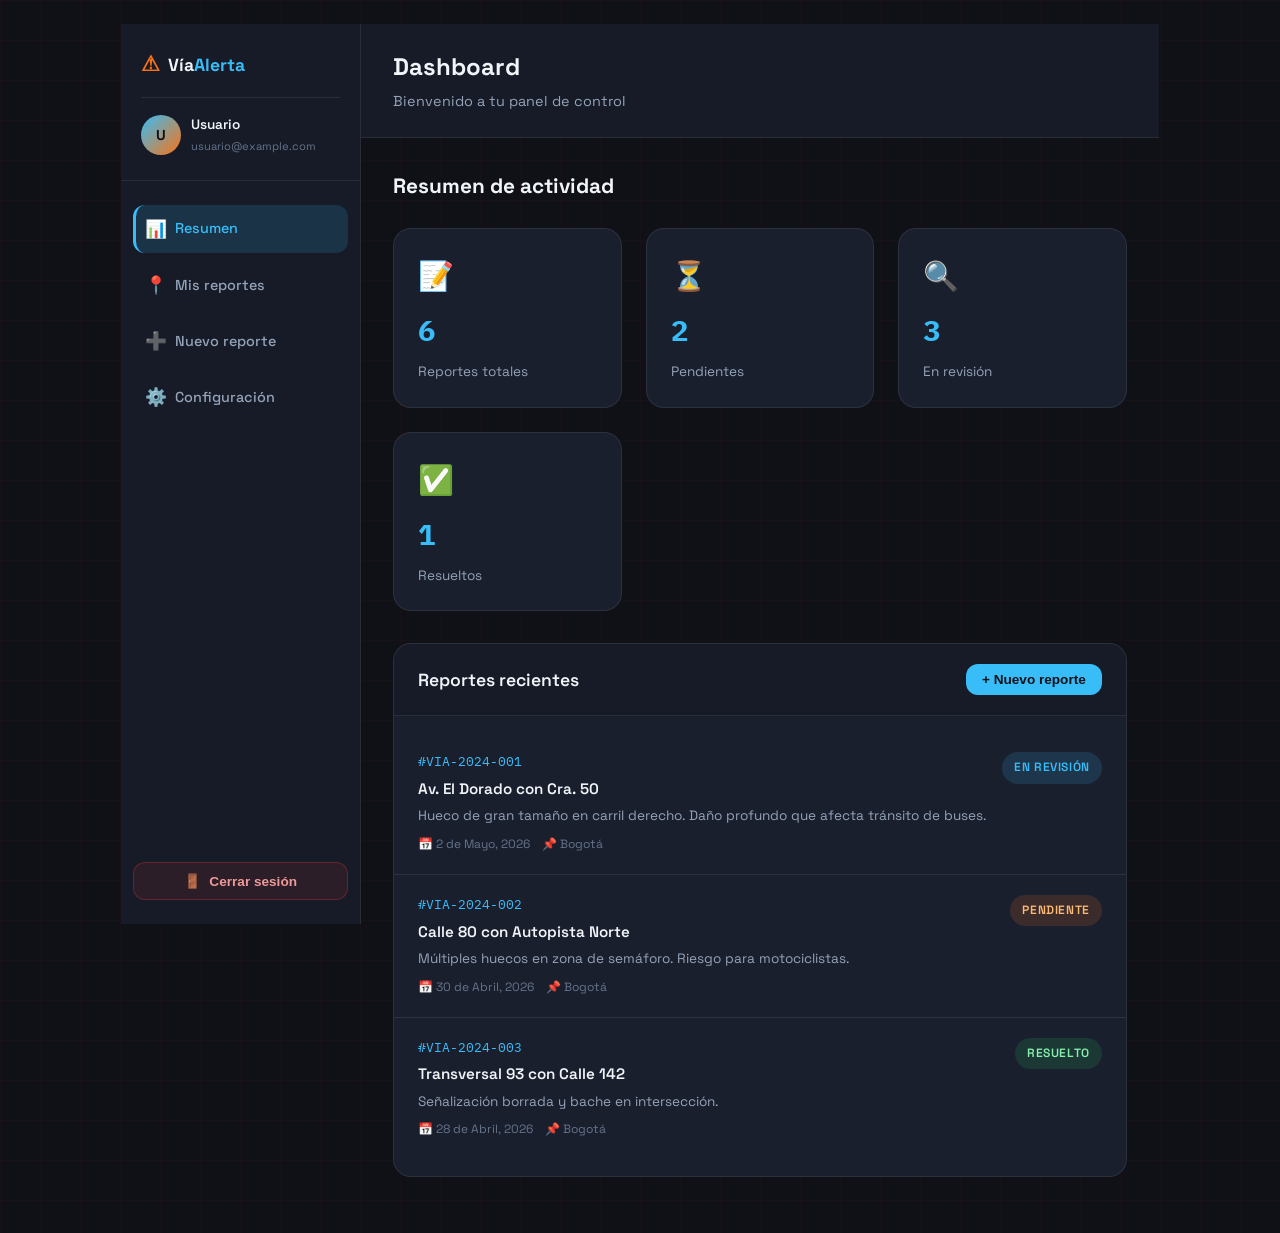
==== dashboard.html @ ef067862 "Add files via upload" ====
<!DOCTYPE html>
<html lang="es">
<head>
  <meta charset="UTF-8" />
  <meta name="viewport" content="width=device-width, initial-scale=1.0" />
  <title>Dashboard — VíaAlerta</title>
  <link rel="preconnect" href="https://fonts.googleapis.com" />
  <link rel="preconnect" href="https://fonts.gstatic.com" crossorigin />
  <link href="https://fonts.googleapis.com/css2?family=Space+Grotesk:wght@400;500;600;700&family=IBM+Plex+Mono:wght@400;500&display=swap" rel="stylesheet" />
  <link rel="stylesheet" href="styles.css" />
  
</head>
<body>
  <div class="dashboard-container">
    <!-- Sidebar -->
    <aside class="dashboard-sidebar">
      <div class="sidebar-header">
        <div class="sidebar-logo">
          <span class="sidebar-logo-icon">⚠</span>
          <span>Vía<strong>Alerta</strong></span>
        </div>
        <div class="sidebar-user">
          <div class="sidebar-user-avatar" id="userAvatar">J</div>
          <div class="sidebar-user-info">
            <div class="sidebar-user-name" id="userName">Juan Martínez</div>
            <div class="sidebar-user-email" id="userEmail">juan@example.com</div>
          </div>
        </div>
      </div>

      <nav class="sidebar-nav">
        <a href="#" class="sidebar-nav-item active" onclick="switchView('resumen')">
          <span class="sidebar-nav-item-icon">📊</span>
          Resumen
        </a>
        <a href="#" class="sidebar-nav-item" onclick="switchView('reportes')">
          <span class="sidebar-nav-item-icon">📍</span>
          Mis reportes
        </a>
        <a href="#" class="sidebar-nav-item" onclick="switchView('nuevo')">
          <span class="sidebar-nav-item-icon">➕</span>
          Nuevo reporte
        </a>
        <a href="#" class="sidebar-nav-item" onclick="switchView('configuracion')">
          <span class="sidebar-nav-item-icon">⚙️</span>
          Configuración
        </a>
      </nav>

      <div class="sidebar-footer">
        <button class="btn-logout" onclick="logout()">
          <span>🚪</span>
          Cerrar sesión
        </button>
      </div>
    </aside>

    <!-- Main content -->
    <main class="dashboard-main">
      <!-- Dashboard header -->
      <div class="dashboard-header">
        <div>
          <div class="dashboard-title">Dashboard</div>
          <div class="dashboard-subtitle" id="subtitleSection">Bienvenido a tu panel de control</div>
        </div>
      </div>

      <!-- Dashboard content -->
      <div class="dashboard-content">
        <!-- Resumen view -->
        <div id="view-resumen" class="view-section">
          <h2 style="margin-bottom: 1.5rem; font-size: 1.3rem;">Resumen de actividad</h2>

          <div class="stats-grid">
            <div class="stat-box">
              <div class="stat-box-icon">📝</div>
              <div class="stat-box-value" id="statsTotal">6</div>
              <div class="stat-box-label">Reportes totales</div>
            </div>
            <div class="stat-box">
              <div class="stat-box-icon">⏳</div>
              <div class="stat-box-value" id="statsPendientes">2</div>
              <div class="stat-box-label">Pendientes</div>
            </div>
            <div class="stat-box">
              <div class="stat-box-icon">🔍</div>
              <div class="stat-box-value" id="statsRevision">3</div>
              <div class="stat-box-label">En revisión</div>
            </div>
            <div class="stat-box">
              <div class="stat-box-icon">✅</div>
              <div class="stat-box-value" id="statsResueltos">1</div>
              <div class="stat-box-label">Resueltos</div>
            </div>
          </div>

          <div class="reports-section">
            <div class="section-header-bar">
              <h3>Reportes recientes</h3>
              <button class="btn-new-report" onclick="switchView('nuevo')">+ Nuevo reporte</button>
            </div>
            <div class="reports-list" id="recentReports">
              <div class="report-item">
                <div class="report-info">
                  <div class="report-id">#VIA-2024-001</div>
                  <div class="report-location">Av. El Dorado con Cra. 50</div>
                  <div class="report-description">Hueco de gran tamaño en carril derecho. Daño profundo que afecta tránsito de buses.</div>
                  <div class="report-meta">
                    <span>📅 2 de Mayo, 2026</span>
                    <span>📌 Bogotá</span>
                  </div>
                </div>
                <div class="report-status">
                  <span class="status-badge status-revision">En revisión</span>
                </div>
              </div>

              <div class="report-item">
                <div class="report-info">
                  <div class="report-id">#VIA-2024-002</div>
                  <div class="report-location">Calle 80 con Autopista Norte</div>
                  <div class="report-description">Múltiples huecos en zona de semáforo. Riesgo para motociclistas.</div>
                  <div class="report-meta">
                    <span>📅 30 de Abril, 2026</span>
                    <span>📌 Bogotá</span>
                  </div>
                </div>
                <div class="report-status">
                  <span class="status-badge status-pendiente">Pendiente</span>
                </div>
              </div>

              <div class="report-item">
                <div class="report-info">
                  <div class="report-id">#VIA-2024-003</div>
                  <div class="report-location">Transversal 93 con Calle 142</div>
                  <div class="report-description">Señalización borrada y bache en intersección.</div>
                  <div class="report-meta">
                    <span>📅 28 de Abril, 2026</span>
                    <span>📌 Bogotá</span>
                  </div>
                </div>
                <div class="report-status">
                  <span class="status-badge status-resuelto">Resuelto</span>
                </div>
              </div>
            </div>
          </div>
        </div>

        <!-- Reportes view -->
        <div id="view-reportes" class="view-section" style="display: none;">
          <h2 style="margin-bottom: 1.5rem; font-size: 1.3rem;">Mis reportes</h2>
          <div class="reports-section">
            <div class="section-header-bar">
              <h3>Todos tus reportes</h3>
              <button class="btn-new-report" onclick="switchView('nuevo')">+ Nuevo reporte</button>
            </div>
            <div class="reports-list" id="allReports">
              <!-- Reports loaded dynamically -->
            </div>
          </div>
        </div>

        <!-- Nuevo reporte view -->
        <div id="view-nuevo" class="view-section" style="display: none;">
          <h2 style="margin-bottom: 1.5rem; font-size: 1.3rem;">Crear nuevo reporte</h2>
          <div style="background: var(--bg-card); border: 1px solid var(--border); border-radius: var(--radius-lg); padding: 2rem; max-width: 600px;">
            <p style="color: var(--text-secondary); margin-bottom: 1.5rem;">
              Completa el formulario para reportar una vía dañada. Tu información será verificada por nuestro equipo.
            </p>
            <a href="index.html#formulario" class="btn-primary" style="display: inline-block;">
              Ir al formulario de reportes
            </a>
          </div>
        </div>

        <!-- Configuración view -->
        <div id="view-configuracion" class="view-section" style="display: none;">
          <h2 style="margin-bottom: 1.5rem; font-size: 1.3rem;">Configuración</h2>
          <div style="background: var(--bg-card); border: 1px solid var(--border); border-radius: var(--radius-lg); padding: 2rem; max-width: 600px;">
            <h3 style="margin-bottom: 1rem; font-size: 1rem;">Información de cuenta</h3>
            <div style="display: flex; flex-direction: column; gap: 1rem; margin-bottom: 2rem;">
              <div>
                <label style="display: block; font-size: 0.85rem; color: var(--text-secondary); margin-bottom: 0.5rem;">Nombre</label>
                <input type="text" id="configName" value="Juan Martínez" style="width: 100%; padding: 10px; background: var(--bg-surface); border: 1px solid var(--border); border-radius: var(--radius-md); color: var(--text-primary); font-family: var(--font-main);" />
              </div>
              <div>
                <label style="display: block; font-size: 0.85rem; color: var(--text-secondary); margin-bottom: 0.5rem;">Correo electrónico</label>
                <input type="email" id="configEmail" value="juan@example.com" style="width: 100%; padding: 10px; background: var(--bg-surface); border: 1px solid var(--border); border-radius: var(--radius-md); color: var(--text-primary); font-family: var(--font-main);" />
              </div>
            </div>
            <button class="btn-primary" onclick="saveConfig()">Guardar cambios</button>
          </div>
        </div>
      </div>
    </main>
  </div>

  <script>
    // Initialize dashboard with user data from localStorage
    function initDashboard() {
      const userData = JSON.parse(localStorage.getItem('userData')) || {};
      const email = userData.email || 'usuario@example.com';
      const name = userData.name || 'Usuario';
      
      // Update sidebar
      document.getElementById('userName').textContent = name;
      document.getElementById('userEmail').textContent = email;
      document.getElementById('userAvatar').textContent = name.charAt(0).toUpperCase();

      // Update configuration
      document.getElementById('configName').value = name;
      document.getElementById('configEmail').value = email;
    }

    function switchView(viewName) {
      // Hide all views
      document.querySelectorAll('.view-section').forEach(el => {
        el.style.display = 'none';
      });

      // Show selected view
      document.getElementById('view-' + viewName).style.display = 'block';

      // Update sidebar active state
      document.querySelectorAll('.sidebar-nav-item').forEach(el => {
        el.classList.remove('active');
      });
      event.target.closest('.sidebar-nav-item').classList.add('active');

      // Update subtitle
      const subtitles = {
        resumen: 'Bienvenido a tu panel de control',
        reportes: 'Historial de todos tus reportes',
        nuevo: 'Reporta una nueva vía dañada',
        configuracion: 'Administra tu cuenta'
      };
      document.getElementById('subtitleSection').textContent = subtitles[viewName] || '';
    }

    function saveConfig() {
      const name = document.getElementById('configName').value;
      const email = document.getElementById('configEmail').value;

      const userData = {
        name,
        email
      };

      localStorage.setItem('userData', JSON.stringify(userData));
      
      // Update display
      document.getElementById('userName').textContent = name;
      document.getElementById('userEmail').textContent = email;

      alert('✓ Configuración guardada exitosamente');
    }

    function logout() {
      if (confirm('¿Estás seguro de que deseas cerrar sesión?')) {
        localStorage.removeItem('userData');
        localStorage.removeItem('sessionToken');
        window.location.href = 'login.html';
      }
    }

    // Initialize on page load
    initDashboard();
  </script>
</body>
</html>
---- styles.css ----
/* ---- RESET Y BASE ---- */
*, *::before, *::after {
  margin: 0;
  padding: 0;
  box-sizing: border-box;
}

:root {
  --color-critica: #e53935;
  --color-critica-bg: #ffebee;
  --color-critica-dark: #b71c1c;
  --color-alta: #f97316;
  --color-alta-bg: #fff3e0;
  --color-alta-dark: #c2410c;
  --color-media: #eab308;
  --color-media-bg: #fefce8;
  --color-media-dark: #a16207;
  --color-baja: #22c55e;
  --color-baja-bg: #f0fdf4;
  --color-baja-dark: #15803d;
  --color-resuelto: #6b7280;
  --color-resuelto-bg: #f3f4f6;
  --color-resuelto-dark: #374151;

  --bg-dark: #0f1117;
  --bg-surface: #161b27;
  --bg-card: #1e2436;
  --bg-card-hover: #242b3d;
  --text-primary: #f1f5f9;
  --text-secondary: #94a3b8;
  --text-muted: #64748b;
  --accent: #38bdf8;
  --accent-dark: #0ea5e9;
  --border: rgba(255,255,255,0.08);
  --border-hover: rgba(255,255,255,0.15);

  --font-main: 'Space Grotesk', sans-serif;
  --font-mono: 'IBM Plex Mono', monospace;

  --radius-sm: 6px;
  --radius-md: 10px;
  --radius-lg: 16px;
  --radius-xl: 24px;

  --shadow-sm: 0 1px 4px rgba(0,0,0,0.3);
  --shadow-md: 0 4px 16px rgba(0,0,0,0.4);
  --shadow-lg: 0 8px 32px rgba(0,0,0,0.5);

  --max-width: 1100px;
  --gap: 24px;
}

html {
  scroll-behavior: smooth;
}

body {
  font-family: var(--font-main);
  background-color: var(--bg-dark);
  color: var(--text-primary);
  line-height: 1.6;
  font-size: 16px;
}

img { max-width: 100%; display: block; }
a { color: var(--accent); text-decoration: none; transition: color 0.2s; }
a:hover { color: var(--accent-dark); }
ul { list-style: none; }

/* ---- UTILIDADES ---- */
.section-header {
  text-align: center;
  margin-bottom: 2.5rem;
}
.section-header h2 {
  font-size: clamp(1.6rem, 3vw, 2rem);
  font-weight: 700;
  margin-bottom: 0.5rem;
  color: var(--text-primary);
}
.section-header p {
  color: var(--text-secondary);
  font-size: 1rem;
}

/* ---- BOTONES ---- */
.btn-primary {
  background: var(--accent);
  color: #0f1117;
  border: none;
  padding: 12px 24px;
  border-radius: var(--radius-md);
  font-family: var(--font-main);
  font-size: 0.95rem;
  font-weight: 600;
  cursor: pointer;
  transition: background 0.2s, transform 0.15s;
}
.btn-primary:hover { background: var(--accent-dark); transform: translateY(-1px); }
.btn-primary:active { transform: scale(0.98); }

.btn-outline {
  background: transparent;
  color: var(--text-primary);
  border: 1px solid var(--border-hover);
  padding: 12px 24px;
  border-radius: var(--radius-md);
  font-family: var(--font-main);
  font-size: 0.95rem;
  font-weight: 500;
  cursor: pointer;
  transition: border-color 0.2s, background 0.2s;
}
.btn-outline:hover { border-color: var(--accent); background: rgba(56,189,248,0.05); }

/* ---- HEADER ---- */
#site-header {
  position: sticky;
  top: 0;
  z-index: 100;
  background: rgba(15,17,23,0.9);
  backdrop-filter: blur(12px);
  border-bottom: 1px solid var(--border);
}
.header-inner {
  max-width: var(--max-width);
  margin: 0 auto;
  padding: 0 1.5rem;
  height: 64px;
  display: flex;
  align-items: center;
  gap: 2rem;
}
.logo {
  display: flex;
  align-items: center;
  gap: 8px;
  font-size: 1.2rem;
  font-weight: 700;
  color: var(--text-primary);
  text-decoration: none;
}
.logo-icon { font-size: 1.3rem; color: var(--color-alta); }
.logo-text strong { color: var(--accent); }

#main-nav { flex: 1; }
#main-nav ul {
  display: flex;
  gap: 1.5rem;
}
#main-nav a {
  color: var(--text-secondary);
  font-size: 0.9rem;
  font-weight: 500;
  transition: color 0.2s;
}
#main-nav a:hover { color: var(--text-primary); }

/* Auth buttons in header */
.header-auth {
  display: flex;
  align-items: center;
  gap: 8px;
}
.btn-login-nav {
  color: var(--text-secondary);
  font-size: 0.85rem;
  font-weight: 500;
  padding: 7px 14px;
  border-radius: var(--radius-md);
  transition: color 0.2s, background 0.2s;
  text-decoration: none;
  white-space: nowrap;
}
.btn-login-nav:hover { color: var(--text-primary); background: rgba(255,255,255,0.05); }
.btn-register-nav {
  background: linear-gradient(135deg, #e53935, #c62828);
  color: #fff;
  font-size: 0.85rem;
  font-weight: 600;
  padding: 7px 16px;
  border-radius: var(--radius-md);
  transition: opacity 0.2s, transform 0.15s;
  text-decoration: none;
  white-space: nowrap;
  box-shadow: 0 2px 8px rgba(229,57,53,0.35);
}
.btn-register-nav:hover { opacity: 0.88; transform: translateY(-1px); color: #fff; }

.btn-report-nav {
  background: var(--accent);
  color: #0f1117;
  border: none;
  padding: 8px 16px;
  border-radius: var(--radius-md);
  font-family: var(--font-main);
  font-size: 0.85rem;
  font-weight: 600;
  cursor: pointer;
  white-space: nowrap;
  transition: background 0.2s;
}
.btn-report-nav:hover { background: var(--accent-dark); }

.menu-toggle {
  display: none;
  background: none;
  border: none;
  color: var(--text-primary);
  font-size: 1.4rem;
  cursor: pointer;
  margin-left: auto;
}

/* ---- HERO ---- */
#hero {
  max-width: var(--max-width);
  margin: 0 auto;
  padding: 5rem 1.5rem 4rem;
}

.hero-main {
  display: grid;
  grid-template-columns: 1fr 1fr;
  gap: 3rem;
  align-items: center;
  margin-bottom: 3rem;
}

.hero-content { max-width: 540px; }
.hero-label {
  font-family: var(--font-mono);
  font-size: 0.8rem;
  letter-spacing: 0.1em;
  text-transform: uppercase;
  color: var(--accent);
  margin-bottom: 1rem;
}
.hero-content h1 {
  font-size: clamp(2rem, 5vw, 3rem);
  font-weight: 700;
  line-height: 1.15;
  margin-bottom: 1rem;
}
.hero-content h1 .accent { color: var(--color-critica); }
.hero-desc {
  font-size: 1.1rem;
  color: var(--text-secondary);
  margin-bottom: 2rem;
  max-width: 480px;
}
.hero-btns { display: flex; gap: 12px; flex-wrap: wrap; }

/* Hero illustration */
.hero-illustration {
  position: relative;
  display: flex;
  align-items: center;
  justify-content: center;
}
.hero-illustration svg {
  width: 100%;
  max-width: 520px;
  height: auto;
  border-radius: 20px;
  border: 1px solid rgba(255,255,255,0.06);
  box-shadow:
    0 0 0 1px rgba(56,189,248,0.05),
    0 20px 60px rgba(0,0,0,0.6),
    0 0 80px rgba(229,57,53,0.08);
  animation: hero-float 6s ease-in-out infinite;
}
@keyframes hero-float {
  0%, 100% { transform: translateY(0px); }
  50%       { transform: translateY(-10px); }
}

.hero-stats {
  display: grid;
  grid-template-columns: repeat(4, 1fr);
  gap: 12px;
}
.stat-card {
  background: var(--bg-card);
  border: 1px solid var(--border);
  border-radius: var(--radius-md);
  padding: 1.25rem 1rem;
  display: flex;
  flex-direction: column;
  align-items: center;
  gap: 4px;
}
.stat-num {
  font-size: 2rem;
  font-weight: 700;
  color: var(--accent);
  font-family: var(--font-mono);
}
.stat-label {
  font-size: 0.78rem;
  color: var(--text-muted);
  text-align: center;
}

/* ---- SECCIONES ---- */
section {
  padding: 4rem 1.5rem;
  max-width: var(--max-width);
  margin: 0 auto;
}
section:not(#hero) {
  border-top: 1px solid var(--border);
}

/* ---- MAPA ---- */
.mapa-container {
  display: grid;
  grid-template-columns: 220px 1fr;
  gap: var(--gap);
  align-items: start;
}
.mapa-leyenda {
  background: var(--bg-card);
  border: 1px solid var(--border);
  border-radius: var(--radius-lg);
  padding: 1.25rem;
}
.mapa-leyenda h3 {
  font-size: 0.85rem;
  font-weight: 600;
  text-transform: uppercase;
  letter-spacing: 0.05em;
  color: var(--text-muted);
  margin-bottom: 0.75rem;
}
.mapa-leyenda ul { display: flex; flex-direction: column; gap: 8px; }
.mapa-leyenda li {
  display: flex;
  align-items: center;
  gap: 8px;
  font-size: 0.83rem;
  color: var(--text-secondary);
}
.dot {
  width: 12px;
  height: 12px;
  border-radius: 50%;
  flex-shrink: 0;
}
.dot-critica { background: var(--color-critica); }
.dot-alta { background: var(--color-alta); }
.dot-media { background: var(--color-media); }
.dot-baja { background: var(--color-baja); }
.dot-resuelto { background: var(--color-resuelto); }

.mapa-filtros {
  margin-top: 1.25rem;
  border-top: 1px solid var(--border);
  padding-top: 1rem;
  display: flex;
  flex-direction: column;
  gap: 8px;
}
.mapa-filtros label {
  display: flex;
  align-items: center;
  gap: 8px;
  font-size: 0.83rem;
  color: var(--text-secondary);
  cursor: pointer;
}
.mapa-filtros input[type="checkbox"] {
  accent-color: var(--accent);
  width: 14px;
  height: 14px;
}

.mapa-ilustrado {
  background: var(--bg-card);
  border: 1px solid var(--border);
  border-radius: var(--radius-lg);
  overflow: hidden;
}
.mapa-ilustrado svg { width: 100%; height: auto; display: block; }
.mapa-nota {
  font-size: 0.75rem;
  color: var(--text-muted);
  text-align: center;
  padding: 0.75rem;
  border-top: 1px solid var(--border);
}

/* ---- TARJETAS DE REPORTES ---- */
.reportes-grid {
  display: grid;
  grid-template-columns: repeat(3, 1fr);
  gap: var(--gap);
}

.reporte-card {
  background: var(--bg-card);
  border: 1px solid var(--border);
  border-radius: var(--radius-lg);
  padding: 1.25rem;
  transition: transform 0.2s, border-color 0.2s, box-shadow 0.2s;
  border-top: 3px solid transparent;
  display: flex;
  flex-direction: column;
  gap: 10px;
}
.reporte-card:hover {
  transform: translateY(-3px);
  border-color: var(--border-hover);
  box-shadow: var(--shadow-md);
}
.gravedad-critica { border-top-color: var(--color-critica); }
.gravedad-alta    { border-top-color: var(--color-alta); }
.gravedad-media   { border-top-color: var(--color-media); }
.gravedad-baja    { border-top-color: var(--color-baja); }
.gravedad-resuelto{ border-top-color: var(--color-resuelto); }

.card-header {
  display: flex;
  justify-content: space-between;
  align-items: center;
}
.card-fecha {
  font-family: var(--font-mono);
  font-size: 0.72rem;
  color: var(--text-muted);
}

/* Badges */
.badge {
  font-size: 0.72rem;
  font-weight: 600;
  padding: 3px 10px;
  border-radius: 999px;
  text-transform: uppercase;
  letter-spacing: 0.04em;
}
.badge-critica { background: rgba(229,57,53,0.15); color: #ef9a9a; }
.badge-alta    { background: rgba(249,115,22,0.15); color: #fdba74; }
.badge-media   { background: rgba(234,179,8,0.15);  color: #fde047; }
.badge-baja    { background: rgba(34,197,94,0.15);  color: #86efac; }
.badge-resuelto{ background: rgba(107,114,128,0.15); color: #9ca3af; }

.reporte-card h3 {
  font-size: 0.95rem;
  font-weight: 600;
  color: var(--text-primary);
  line-height: 1.3;
}
.card-desc {
  font-size: 0.83rem;
  color: var(--text-secondary);
  line-height: 1.5;
  flex: 1;
}
.card-meta {
  display: flex;
  justify-content: space-between;
  align-items: center;
  font-size: 0.78rem;
  color: var(--text-muted);
  flex-wrap: wrap;
  gap: 6px;
}

/* Estado */
.estado {
  font-size: 0.72rem;
  font-weight: 600;
  padding: 3px 10px;
  border-radius: 999px;
}
.estado-pendiente { background: rgba(229,57,53,0.1); color: #ef9a9a; }
.estado-revision  { background: rgba(249,115,22,0.1); color: #fdba74; }
.estado-resuelto  { background: rgba(34,197,94,0.1); color: #86efac; }

/* Acciones de la card */
.card-acciones {
  display: flex;
  gap: 8px;
  border-top: 1px solid var(--border);
  padding-top: 10px;
}
.btn-like, .btn-comentar {
  background: transparent;
  border: 1px solid var(--border);
  color: var(--text-secondary);
  padding: 5px 12px;
  border-radius: var(--radius-sm);
  font-size: 0.78rem;
  cursor: pointer;
  font-family: var(--font-main);
  transition: background 0.2s, border-color 0.2s, color 0.2s;
  flex: 1;
  text-align: center;
}
.btn-like:hover  { background: rgba(56,189,248,0.1); border-color: var(--accent); color: var(--accent); }
.btn-comentar:hover { background: rgba(255,255,255,0.05); border-color: var(--border-hover); }
.btn-like.activo { background: rgba(56,189,248,0.15); border-color: var(--accent); color: var(--accent); }

/* Comentarios */
.comentarios-box {
  border-top: 1px solid var(--border);
  padding-top: 10px;
  display: flex;
  flex-direction: column;
  gap: 8px;
}
.comentario-lista { display: flex; flex-direction: column; gap: 6px; }
.comentario {
  background: rgba(255,255,255,0.04);
  border-radius: var(--radius-sm);
  padding: 8px 10px;
  font-size: 0.78rem;
  color: var(--text-secondary);
  line-height: 1.4;
}
.comentario strong { color: var(--text-muted); font-size: 0.72rem; }
.comentario-input {
  display: flex;
  gap: 6px;
}
.comentario-input input {
  flex: 1;
  background: rgba(255,255,255,0.05);
  border: 1px solid var(--border);
  border-radius: var(--radius-sm);
  padding: 7px 10px;
  color: var(--text-primary);
  font-family: var(--font-main);
  font-size: 0.78rem;
  outline: none;
  transition: border-color 0.2s;
}
.comentario-input input:focus { border-color: var(--accent); }
.comentario-input button {
  background: var(--accent);
  color: #0f1117;
  border: none;
  padding: 7px 12px;
  border-radius: var(--radius-sm);
  font-size: 0.78rem;
  font-weight: 600;
  cursor: pointer;
  font-family: var(--font-main);
  white-space: nowrap;
  transition: background 0.2s;
}
.comentario-input button:hover { background: var(--accent-dark); }

/* ---- FORMULARIO ---- */
#formulario { background: none; }
.form-container { max-width: 740px; margin: 0 auto; }
.form-card {
  background: var(--bg-card);
  border: 1px solid var(--border);
  border-radius: var(--radius-xl);
  padding: 2rem;
}
.form-grid {
  display: grid;
  grid-template-columns: 1fr 1fr;
  gap: 1.25rem;
  margin-bottom: 1.5rem;
}
.form-group { display: flex; flex-direction: column; gap: 6px; }
.full-width { grid-column: 1 / -1; }

.form-group label {
  font-size: 0.85rem;
  font-weight: 600;
  color: var(--text-secondary);
  letter-spacing: 0.02em;
}
.form-group input[type="text"],
.form-group select,
.form-group textarea {
  background: rgba(255,255,255,0.05);
  border: 1px solid var(--border);
  border-radius: var(--radius-md);
  padding: 11px 14px;
  color: var(--text-primary);
  font-family: var(--font-main);
  font-size: 0.9rem;
  outline: none;
  transition: border-color 0.2s, background 0.2s;
  width: 100%;
}
.form-group input:focus,
.form-group select:focus,
.form-group textarea:focus {
  border-color: var(--accent);
  background: rgba(56,189,248,0.05);
}
.form-group select { cursor: pointer; }
.form-group select option { background: #1e2436; }
.form-group textarea { resize: vertical; min-height: 100px; }
.form-hint {
  font-size: 0.75rem;
  color: var(--text-muted);
  line-height: 1.4;
}

/* Selector de gravedad */
.gravedad-selector {
  display: grid;
  grid-template-columns: repeat(4, 1fr);
  gap: 10px;
}
.gravedad-opcion {
  border: 1px solid var(--border);
  border-radius: var(--radius-md);
  padding: 12px 10px;
  cursor: pointer;
  transition: border-color 0.2s, background 0.2s;
  display: flex;
  flex-direction: column;
  gap: 4px;
  align-items: center;
  text-align: center;
}
.gravedad-opcion input[type="radio"] { display: none; }
.gravedad-opcion:has(input:checked) { background: rgba(56,189,248,0.05); }
.gravedad-opcion.critica:has(input:checked) { border-color: var(--color-critica); background: rgba(229,57,53,0.08); }
.gravedad-opcion.alta:has(input:checked)    { border-color: var(--color-alta); background: rgba(249,115,22,0.08); }
.gravedad-opcion.media:has(input:checked)   { border-color: var(--color-media); background: rgba(234,179,8,0.08); }
.gravedad-opcion.baja:has(input:checked)    { border-color: var(--color-baja); background: rgba(34,197,94,0.08); }
.gravedad-opcion:hover { border-color: var(--border-hover); background: rgba(255,255,255,0.04); }
.gravedad-label {
  font-size: 0.82rem;
  font-weight: 600;
  color: var(--text-primary);
}
.gravedad-desc {
  font-size: 0.72rem;
  color: var(--text-muted);
  line-height: 1.3;
}

/* File upload */
.file-upload {
  background: rgba(255,255,255,0.03);
  border: 1.5px dashed var(--border-hover);
  border-radius: var(--radius-md);
  padding: 1.25rem;
  cursor: pointer;
  display: flex;
  flex-direction: column;
  align-items: center;
  gap: 4px;
  transition: background 0.2s, border-color 0.2s;
  font-size: 0.85rem;
  color: var(--text-secondary);
}
.file-upload:hover { background: rgba(56,189,248,0.04); border-color: var(--accent); }
.file-hint { font-size: 0.72rem; color: var(--text-muted); }

.foto-preview {
  margin-top: 8px;
  border-radius: var(--radius-md);
  overflow: hidden;
  max-height: 140px;
}
.foto-preview img { width: 100%; height: 140px; object-fit: cover; }

/* Aviso anónimo */
.aviso-anonimo {
  background: rgba(56,189,248,0.06);
  border: 1px solid rgba(56,189,248,0.15);
  border-radius: var(--radius-md);
  padding: 10px 14px;
  font-size: 0.82rem;
  color: var(--text-secondary);
  text-align: center;
}

.form-actions {
  display: flex;
  gap: 12px;
  justify-content: flex-end;
}

/* Form success */
.form-success {
  text-align: center;
  padding: 2rem;
  display: flex;
  flex-direction: column;
  align-items: center;
  gap: 1rem;
}
.success-icon {
  width: 60px;
  height: 60px;
  background: rgba(34,197,94,0.15);
  color: #4ade80;
  border-radius: 50%;
  display: flex;
  align-items: center;
  justify-content: center;
  font-size: 1.5rem;
  font-weight: 700;
}
.form-success h3 { font-size: 1.3rem; color: #4ade80; }
.form-success p { color: var(--text-secondary); font-size: 0.9rem; }
.form-success button {
  background: var(--accent);
  color: #0f1117;
  border: none;
  padding: 10px 22px;
  border-radius: var(--radius-md);
  font-family: var(--font-main);
  font-weight: 600;
  cursor: pointer;
  font-size: 0.9rem;
  margin-top: 0.5rem;
}

/* ---- ESTADO / TIMELINE ---- */
.estado-container { max-width: 500px; margin: 0 auto; }
.estado-buscador {
  display: flex;
  gap: 10px;
  margin-bottom: 1.5rem;
}
.estado-buscador input {
  flex: 1;
  background: var(--bg-card);
  border: 1px solid var(--border);
  border-radius: var(--radius-md);
  padding: 12px 16px;
  color: var(--text-primary);
  font-family: var(--font-mono);
  font-size: 0.9rem;
  outline: none;
  transition: border-color 0.2s;
}
.estado-buscador input:focus { border-color: var(--accent); }
.estado-buscador button {
  background: var(--accent);
  color: #0f1117;
  border: none;
  padding: 12px 20px;
  border-radius: var(--radius-md);
  font-family: var(--font-main);
  font-weight: 600;
  cursor: pointer;
  font-size: 0.9rem;
  transition: background 0.2s;
}
.estado-buscador button:hover { background: var(--accent-dark); }

.estado-timeline {
  background: var(--bg-card);
  border: 1px solid var(--border);
  border-radius: var(--radius-lg);
  padding: 1.5rem;
}
.estado-timeline h3 {
  font-size: 1rem;
  margin-bottom: 1.5rem;
  font-family: var(--font-mono);
  color: var(--text-secondary);
}
.estado-timeline h3 span { color: var(--accent); }

.timeline { display: flex; flex-direction: column; gap: 0; }
.timeline-item {
  display: flex;
  gap: 16px;
  position: relative;
  padding-bottom: 1.5rem;
}
.timeline-item:last-child { padding-bottom: 0; }
.timeline-item:not(:last-child)::before {
  content: '';
  position: absolute;
  left: 10px;
  top: 22px;
  width: 1px;
  height: calc(100% - 12px);
  background: var(--border);
}
.timeline-item.completado::before { background: var(--color-baja); }
.timeline-item.activo::before { background: var(--accent); }

.timeline-dot {
  width: 20px;
  height: 20px;
  border-radius: 50%;
  flex-shrink: 0;
  margin-top: 2px;
  border: 2px solid var(--border);
  background: var(--bg-dark);
}
.timeline-item.completado .timeline-dot {
  background: var(--color-baja);
  border-color: var(--color-baja);
}
.timeline-item.activo .timeline-dot {
  background: var(--accent);
  border-color: var(--accent);
  box-shadow: 0 0 0 4px rgba(56,189,248,0.2);
}

.timeline-content { display: flex; flex-direction: column; gap: 2px; }
.timeline-content strong { font-size: 0.9rem; color: var(--text-primary); font-weight: 600; }
.timeline-content span { font-size: 0.8rem; color: var(--text-muted); }

/* ---- FOOTER ---- */
#site-footer {
  background: var(--bg-surface);
  border-top: 1px solid var(--border);
  margin-top: 2rem;
}
.footer-inner {
  max-width: var(--max-width);
  margin: 0 auto;
  padding: 3rem 1.5rem 2rem;
  display: grid;
  grid-template-columns: 1fr 1fr 1fr;
  gap: 2rem;
}
.footer-brand { display: flex; flex-direction: column; gap: 8px; }
.footer-brand .logo { font-size: 1.1rem; }
.footer-brand p { font-size: 0.82rem; color: var(--text-muted); margin-top: 4px; }
.footer-nav h4, .footer-info h4 {
  font-size: 0.8rem;
  text-transform: uppercase;
  letter-spacing: 0.08em;
  color: var(--text-muted);
  margin-bottom: 1rem;
}
.footer-nav ul { display: flex; flex-direction: column; gap: 8px; }
.footer-nav a { color: var(--text-secondary); font-size: 0.85rem; }
.footer-nav a:hover { color: var(--text-primary); }
.footer-info p { font-size: 0.82rem; color: var(--text-secondary); line-height: 1.6; }
.footer-tecno {
  font-family: var(--font-mono);
  font-size: 0.75rem !important;
  color: var(--accent) !important;
  margin-top: 8px;
}
.footer-bottom {
  max-width: var(--max-width);
  margin: 0 auto;
  padding: 1rem 1.5rem;
  border-top: 1px solid var(--border);
}
.footer-bottom p {
  font-size: 0.78rem;
  color: var(--text-muted);
  text-align: center;
}/* ====================================================
   VíaAlerta — responsive.css
   Diseño adaptativo con Media Queries (@media)
   Estándares W3C · Competencia 220501096
   ==================================================== */

/* ---- TABLETAS: máximo 1024px ---- */
@media (max-width: 1024px) {
  .hero-stats {
    grid-template-columns: repeat(2, 1fr);
  }
  .reportes-grid {
    grid-template-columns: repeat(2, 1fr);
  }
  .mapa-container {
    grid-template-columns: 180px 1fr;
  }
  .gravedad-selector {
    grid-template-columns: repeat(2, 1fr);
  }
  .footer-inner {
    grid-template-columns: 1fr 1fr;
  }
  .footer-brand {
    grid-column: 1 / -1;
  }
}

/* ---- TABLETAS PEQUEÑAS: máximo 768px ---- */
@media (max-width: 768px) {
  /* Header */
  #main-nav {
    display: none;
    position: fixed;
    top: 64px;
    left: 0;
    right: 0;
    background: rgba(15,17,23,0.97);
    backdrop-filter: blur(12px);
    border-bottom: 1px solid var(--border);
    padding: 1rem 1.5rem;
    z-index: 99;
  }
  #main-nav.abierto { display: block; }
  #main-nav ul { flex-direction: column; gap: 1rem; }
  #main-nav a { font-size: 1rem; }
  .menu-toggle { display: block; }
  .btn-report-nav { display: none; }
  .header-auth { display: none; }

  /* Hero */
  #hero { padding: 3rem 1.25rem 2.5rem; }
  .hero-main { grid-template-columns: 1fr; gap: 2rem; }
  .hero-illustration { order: -1; }
  .hero-illustration svg { max-width: 100%; border-radius: 14px; }
  .hero-content h1 { font-size: 1.8rem; }
  .hero-btns { flex-direction: column; }
  .hero-btns .btn-primary,
  .hero-btns .btn-outline { width: 100%; text-align: center; }
  .hero-stats { grid-template-columns: repeat(2, 1fr); }

  /* Mapa */
  .mapa-container {
    grid-template-columns: 1fr;
  }
  .mapa-leyenda {
    order: 2;
  }
  .mapa-ilustrado {
    order: 1;
  }

  /* Reportes */
  .reportes-grid { grid-template-columns: 1fr; }

  /* Formulario */
  .form-grid { grid-template-columns: 1fr; }
  .form-card { padding: 1.25rem; border-radius: var(--radius-lg); }
  .gravedad-selector { grid-template-columns: repeat(2, 1fr); }
  .form-actions { flex-direction: column; }
  .form-actions .btn-outline,
  .form-actions .btn-primary { width: 100%; text-align: center; }

  /* Footer */
  .footer-inner { grid-template-columns: 1fr; gap: 1.5rem; }

  /* Secciones */
  section { padding: 3rem 1.25rem; }
}

/* ---- MÓVILES: máximo 480px ---- */
@media (max-width: 480px) {
  :root {
    --gap: 16px;
  }

  /* Header */
  .header-inner { padding: 0 1rem; }
  .logo-text { font-size: 1rem; }

  /* Hero */
  #hero { padding: 2rem 1rem 2rem; }
  .hero-content h1 { font-size: 1.5rem; }
  .hero-desc { font-size: 0.95rem; }
  .hero-stats { grid-template-columns: repeat(2, 1fr); gap: 8px; }
  .stat-num { font-size: 1.5rem; }
  .stat-card { padding: 1rem 0.75rem; }

  /* Secciones */
  section { padding: 2.5rem 1rem; }
  .section-header h2 { font-size: 1.4rem; }

  /* Gravedad selector en 1 columna en móvil muy pequeño */
  .gravedad-selector { grid-template-columns: 1fr 1fr; }
  .gravedad-desc { display: none; }

  /* Cards reportes */
  .reporte-card { padding: 1rem; }
  .card-acciones { flex-direction: column; }

  /* Formulario */
  .form-container { padding: 0; }
  .form-card { border-radius: var(--radius-lg); }

  /* Estado */
  .estado-buscador { flex-direction: column; }
  .estado-buscador button { width: 100%; }

  /* Footer */
  .footer-inner { padding: 2rem 1rem 1.5rem; }
}

/* ---- PANTALLAS GRANDES: mínimo 1280px ---- */
@media (min-width: 1280px) {
  .reportes-grid {
    grid-template-columns: repeat(3, 1fr);
  }
  #hero {
    padding: 6rem 1.5rem 5rem;
  }
  .hero-stats {
    grid-template-columns: repeat(4, 1fr);
  }
}

/* ---- PREFERENCIA DE MOVIMIENTO REDUCIDO ---- */
@media (prefers-reduced-motion: reduce) {
  * {
    animation: none !important;
    transition: none !important;
  }
}

*, *::before, *::after { margin: 0; padding: 0; box-sizing: border-box; }

    :root {
      --bg-dark:    #0f1117;
      --bg-surface: #161b27;
      --bg-card:    #1a1f2e;
      --border:     rgba(255,255,255,0.08);
      --border-focus: rgba(229,57,53,0.6);
      --text-primary:   #f1f5f9;
      --text-secondary: #94a3b8;
      --text-muted:     #64748b;
      --accent-red:  #e53935;
      --accent-red2: #c62828;
      --font-main: 'Space Grotesk', sans-serif;
      --radius-md: 12px;
      --radius-lg: 18px;
    }

    html { scroll-behavior: smooth; }

    body {
      font-family: var(--font-main);
      background: var(--bg-dark);
      color: var(--text-primary);
      min-height: 100vh;
      display: flex;
      flex-direction: column;
      align-items: center;
      justify-content: center;
      padding: 1.5rem 1rem;
      /* subtle grid pattern */
      background-image:
        linear-gradient(rgba(229,57,53,0.03) 1px, transparent 1px),
        linear-gradient(90deg, rgba(229,57,53,0.03) 1px, transparent 1px);
      background-size: 40px 40px;
    }

    /* ---- BACK LINK ---- */
    .back-link {
      position: fixed;
      top: 18px;
      left: 20px;
      color: var(--text-muted);
      text-decoration: none;
      font-size: 0.85rem;
      display: flex;
      align-items: center;
      gap: 6px;
      transition: color 0.2s;
      z-index: 10;
    }
    .back-link:hover { color: var(--text-primary); }

    /* ---- CARD ---- */
    .auth-card {
      background: var(--bg-card);
      border: 1px solid var(--border);
      border-radius: var(--radius-lg);
      padding: 2.25rem 2rem 2rem;
      width: 100%;
      max-width: 380px;
      box-shadow: 0 24px 60px rgba(0,0,0,0.55);
      display: flex;
      flex-direction: column;
      align-items: center;
      gap: 0;
    }

    /* ---- LOGO BLOCK ---- */
    .auth-logo {
      display: flex;
      flex-direction: column;
      align-items: center;
      gap: 0.85rem;
      margin-bottom: 1.5rem;
    }
    .auth-logo-icon {
      width: 64px;
      height: 64px;
      background: linear-gradient(145deg, #1e2436, #2a3050);
      border: 1px solid rgba(229,57,53,0.3);
      border-radius: 18px;
      display: flex;
      align-items: center;
      justify-content: center;
      font-size: 2rem;
      color: #e53935;
      box-shadow: 0 4px 24px rgba(229,57,53,0.25);
      text-shadow: 0 0 16px rgba(229,57,53,0.5);
    }
    .auth-logo h1 {
      font-size: 1.5rem;
      font-weight: 700;
      letter-spacing: 0.04em;
    }
    .auth-logo h1 span { color: var(--accent-red); }
    .auth-logo p {
      color: var(--text-muted);
      font-size: 0.83rem;
      text-align: center;
      margin-top: -0.35rem;
    }

    /* ---- FORM ---- */
    .auth-form { width: 100%; display: flex; flex-direction: column; gap: 14px; }

    .field-label {
      font-size: 0.72rem;
      font-weight: 600;
      letter-spacing: 0.08em;
      text-transform: uppercase;
      color: var(--text-muted);
      margin-bottom: 5px;
      display: block;
    }
    .field-wrap {
      position: relative;
      display: flex;
      align-items: center;
    }
    .field-icon {
      position: absolute;
      left: 13px;
      color: var(--text-muted);
      font-size: 1rem;
      pointer-events: none;
      line-height: 1;
    }
    .field-wrap input {
      width: 100%;
      background: rgba(255,255,255,0.04);
      border: 1.5px solid var(--border);
      border-radius: var(--radius-md);
      padding: 12px 40px 12px 40px;
      color: var(--text-primary);
      font-family: var(--font-main);
      font-size: 0.9rem;
      outline: none;
      transition: border-color 0.2s, background 0.2s;
    }
    .field-wrap input::placeholder { color: var(--text-muted); }
    .field-wrap input:focus {
      border-color: var(--border-focus);
      background: rgba(229,57,53,0.04);
    }
    .eye-toggle {
      position: absolute;
      right: 13px;
      background: none;
      border: none;
      color: var(--text-muted);
      cursor: pointer;
      font-size: 1rem;
      padding: 0;
      transition: color 0.2s;
    }
    .eye-toggle:hover { color: var(--text-primary); }

    .forgot-link {
      text-align: right;
      margin-top: -4px;
    }
    .forgot-link a {
      color: var(--text-muted);
      font-size: 0.8rem;
      text-decoration: none;
      transition: color 0.2s;
    }
    .forgot-link a:hover { color: var(--text-primary); }

    /* ---- CTA BUTTON ---- */
    .btn-auth {
      width: 100%;
      background: linear-gradient(135deg, #e53935 0%, #c62828 100%);
      color: #fff;
      border: none;
      border-radius: var(--radius-md);
      padding: 14px;
      font-family: var(--font-main);
      font-size: 0.95rem;
      font-weight: 700;
      letter-spacing: 0.06em;
      cursor: pointer;
      display: flex;
      align-items: center;
      justify-content: center;
      gap: 8px;
      margin-top: 4px;
      box-shadow: 0 4px 20px rgba(229,57,53,0.35);
      transition: opacity 0.2s, transform 0.15s, box-shadow 0.2s;
    }
    .btn-auth:hover {
      opacity: 0.9;
      transform: translateY(-1px);
      box-shadow: 0 6px 28px rgba(229,57,53,0.45);
    }
    .btn-auth:active { transform: scale(0.98); }

    /* ---- DIVIDER ---- */
    .divider {
      display: flex;
      align-items: center;
      gap: 12px;
      color: var(--text-muted);
      font-size: 0.78rem;
      margin: 4px 0;
      width: 100%;
    }
    .divider::before, .divider::after {
      content: '';
      flex: 1;
      height: 1px;
      background: var(--border);
    }

    /* ---- SOCIAL BUTTONS ---- */
    .social-btns {
      display: grid;
      grid-template-columns: 1fr 1fr;
      gap: 10px;
      width: 100%;
    }
    .btn-social {
      background: rgba(255,255,255,0.04);
      border: 1px solid var(--border);
      border-radius: var(--radius-md);
      padding: 11px 8px;
      color: var(--text-secondary);
      font-family: var(--font-main);
      font-size: 0.85rem;
      font-weight: 500;
      cursor: pointer;
      display: flex;
      align-items: center;
      justify-content: center;
      gap: 8px;
      transition: background 0.2s, border-color 0.2s;
    }
    .btn-social:hover { background: rgba(255,255,255,0.08); border-color: rgba(255,255,255,0.15); }
    .btn-social svg { width: 18px; height: 18px; flex-shrink: 0; }

    /* ---- REGISTER LINK ---- */
    .auth-switch {
      color: var(--text-muted);
      font-size: 0.83rem;
      margin-top: 2px;
    }
    .auth-switch a {
      color: var(--text-primary);
      font-weight: 600;
      text-decoration: none;
      transition: color 0.2s;
    }
    .auth-switch a:hover { color: var(--accent-red); }

    /* ---- SECURITY BADGE ---- */
    .security-badge {
      display: flex;
      align-items: center;
      gap: 8px;
      background: rgba(255,255,255,0.03);
      border: 1px solid var(--border);
      border-radius: 8px;
      padding: 9px 14px;
      width: 100%;
      margin-top: 14px;
    }
    .security-badge .lock { font-size: 0.95rem; }
    .security-badge-text strong {
      display: block;
      font-size: 0.78rem;
      color: var(--text-secondary);
    }
    .security-badge-text span {
      font-size: 0.72rem;
      color: var(--text-muted);
    }

    @media (max-width: 420px) {
      .auth-card { padding: 1.75rem 1.25rem 1.5rem; }
    }

    *, *::before, *::after { margin: 0; padding: 0; box-sizing: border-box; }

    :root {
      --bg-dark:    #0f1117;
      --bg-surface: #161b27;
      --bg-card:    #1a1f2e;
      --border:     rgba(255,255,255,0.08);
      --border-focus: rgba(229,57,53,0.6);
      --text-primary:   #f1f5f9;
      --text-secondary: #94a3b8;
      --text-muted:     #64748b;
      --accent-red:  #e53935;
      --accent-red2: #c62828;
      --font-main: 'Space Grotesk', sans-serif;
      --radius-md: 12px;
      --radius-lg: 18px;
    }

    html { scroll-behavior: smooth; }

    body {
      font-family: var(--font-main);
      background: var(--bg-dark);
      color: var(--text-primary);
      min-height: 100vh;
      display: flex;
      flex-direction: column;
      align-items: center;
      justify-content: center;
      padding: 1.5rem 1rem;
      background-image:
        linear-gradient(rgba(229,57,53,0.03) 1px, transparent 1px),
        linear-gradient(90deg, rgba(229,57,53,0.03) 1px, transparent 1px);
      background-size: 40px 40px;
    }

    /* ---- BACK LINK ---- */
    .back-link {
      position: fixed;
      top: 18px;
      left: 20px;
      color: var(--text-muted);
      text-decoration: none;
      font-size: 0.85rem;
      display: flex;
      align-items: center;
      gap: 6px;
      transition: color 0.2s;
      z-index: 10;
    }
    .back-link:hover { color: var(--text-primary); }

    /* ---- CARD ---- */
    .auth-card {
      background: var(--bg-card);
      border: 1px solid var(--border);
      border-radius: var(--radius-lg);
      padding: 2.25rem 2rem 2rem;
      width: 100%;
      max-width: 400px;
      box-shadow: 0 24px 60px rgba(0,0,0,0.55);
      display: flex;
      flex-direction: column;
      align-items: center;
    }

    /* ---- LOGO BLOCK ---- */
    .auth-logo {
      display: flex;
      flex-direction: column;
      align-items: center;
      gap: 0.85rem;
      margin-bottom: 1.6rem;
    }
    .auth-logo-icon {
      width: 64px;
      height: 64px;
      background: linear-gradient(145deg, #1e2436, #2a3050);
      border: 1px solid rgba(229,57,53,0.3);
      border-radius: 18px;
      display: flex;
      align-items: center;
      justify-content: center;
      font-size: 2rem;
      color: #e53935;
      box-shadow: 0 4px 24px rgba(229,57,53,0.25);
      text-shadow: 0 0 16px rgba(229,57,53,0.5);
    }
    .auth-logo h1 {
      font-size: 1.5rem;
      font-weight: 700;
      letter-spacing: 0.04em;
    }
    .auth-logo h1 span { color: var(--accent-red); }
    .auth-logo p {
      color: var(--text-muted);
      font-size: 0.83rem;
      text-align: center;
      margin-top: -0.35rem;
    }

    /* ---- FORM ---- */
    .auth-form { width: 100%; display: flex; flex-direction: column; gap: 14px; }

    .field-label {
      font-size: 0.72rem;
      font-weight: 600;
      letter-spacing: 0.08em;
      text-transform: uppercase;
      color: var(--text-muted);
      margin-bottom: 5px;
      display: block;
    }
    .field-wrap {
      position: relative;
      display: flex;
      align-items: center;
    }
    .field-icon {
      position: absolute;
      left: 13px;
      color: var(--text-muted);
      font-size: 1rem;
      pointer-events: none;
      line-height: 1;
    }
    .field-wrap input {
      width: 100%;
      background: rgba(255,255,255,0.04);
      border: 1.5px solid var(--border);
      border-radius: var(--radius-md);
      padding: 12px 40px 12px 40px;
      color: var(--text-primary);
      font-family: var(--font-main);
      font-size: 0.9rem;
      outline: none;
      transition: border-color 0.2s, background 0.2s;
    }
    .field-wrap input::placeholder { color: var(--text-muted); }
    .field-wrap input:focus {
      border-color: var(--border-focus);
      background: rgba(229,57,53,0.04);
    }
    .field-wrap input.valid { border-color: rgba(34,197,94,0.5); }
    .field-wrap input.invalid { border-color: rgba(229,57,53,0.6); }
    .eye-toggle {
      position: absolute;
      right: 13px;
      background: none;
      border: none;
      color: var(--text-muted);
      cursor: pointer;
      font-size: 1rem;
      padding: 0;
      transition: color 0.2s;
    }
    .eye-toggle:hover { color: var(--text-primary); }

    /* Password strength bar */
    .pass-strength {
      margin-top: 6px;
      display: flex;
      gap: 4px;
    }
    .strength-seg {
      flex: 1;
      height: 3px;
      border-radius: 2px;
      background: var(--border);
      transition: background 0.3s;
    }
    .strength-seg.weak   { background: #e53935; }
    .strength-seg.medium { background: #f97316; }
    .strength-seg.strong { background: #22c55e; }
    .strength-label {
      font-size: 0.72rem;
      color: var(--text-muted);
      margin-top: 3px;
    }

    /* Terms */
    .terms-row {
      display: flex;
      align-items: flex-start;
      gap: 10px;
      font-size: 0.8rem;
      color: var(--text-muted);
      cursor: pointer;
    }
    .terms-row input[type="checkbox"] {
      width: 16px;
      height: 16px;
      accent-color: var(--accent-red);
      flex-shrink: 0;
      margin-top: 1px;
      cursor: pointer;
    }
    .terms-row a { color: var(--text-secondary); text-decoration: underline; }
    .terms-row a:hover { color: var(--text-primary); }

    /* ---- CTA BUTTON ---- */
    .btn-auth {
      width: 100%;
      background: linear-gradient(135deg, #e53935 0%, #c62828 100%);
      color: #fff;
      border: none;
      border-radius: var(--radius-md);
      padding: 14px;
      font-family: var(--font-main);
      font-size: 0.95rem;
      font-weight: 700;
      letter-spacing: 0.06em;
      cursor: pointer;
      display: flex;
      align-items: center;
      justify-content: center;
      gap: 8px;
      margin-top: 2px;
      box-shadow: 0 4px 20px rgba(229,57,53,0.35);
      transition: opacity 0.2s, transform 0.15s, box-shadow 0.2s;
    }
    .btn-auth:hover {
      opacity: 0.9;
      transform: translateY(-1px);
      box-shadow: 0 6px 28px rgba(229,57,53,0.45);
    }
    .btn-auth:active { transform: scale(0.98); }
    .btn-auth:disabled { opacity: 0.5; cursor: not-allowed; transform: none; }

    /* ---- DIVIDER ---- */
    .divider {
      display: flex;
      align-items: center;
      gap: 12px;
      color: var(--text-muted);
      font-size: 0.78rem;
      margin: 2px 0;
      width: 100%;
    }
    .divider::before, .divider::after {
      content: '';
      flex: 1;
      height: 1px;
      background: var(--border);
    }

    /* ---- SOCIAL BUTTONS ---- */
    .social-btns {
      display: grid;
      grid-template-columns: 1fr 1fr;
      gap: 10px;
      width: 100%;
    }
    .btn-social {
      background: rgba(255,255,255,0.04);
      border: 1px solid var(--border);
      border-radius: var(--radius-md);
      padding: 11px 8px;
      color: var(--text-secondary);
      font-family: var(--font-main);
      font-size: 0.85rem;
      font-weight: 500;
      cursor: pointer;
      display: flex;
      align-items: center;
      justify-content: center;
      gap: 8px;
      transition: background 0.2s, border-color 0.2s;
    }
    .btn-social:hover { background: rgba(255,255,255,0.08); border-color: rgba(255,255,255,0.15); }
    .btn-social svg { width: 18px; height: 18px; flex-shrink: 0; }

    /* ---- LOGIN LINK ---- */
    .auth-switch {
      color: var(--text-muted);
      font-size: 0.83rem;
      margin-top: 2px;
    }
    .auth-switch a {
      color: var(--text-primary);
      font-weight: 600;
      text-decoration: none;
      transition: color 0.2s;
    }
    .auth-switch a:hover { color: var(--accent-red); }

    /* ---- SECURITY BADGE ---- */
    .security-badge {
      display: flex;
      align-items: center;
      gap: 8px;
      background: rgba(255,255,255,0.03);
      border: 1px solid var(--border);
      border-radius: 8px;
      padding: 9px 14px;
      width: 100%;
      margin-top: 14px;
    }
    .security-badge-text strong {
      display: block;
      font-size: 0.78rem;
      color: var(--text-secondary);
    }
    .security-badge-text span {
      font-size: 0.72rem;
      color: var(--text-muted);
    }

    /* Success overlay */
    .success-screen {
      display: none;
      flex-direction: column;
      align-items: center;
      gap: 1rem;
      text-align: center;
      width: 100%;
      padding: 1rem 0;
    }
    .success-icon {
      width: 64px;
      height: 64px;
      background: rgba(34,197,94,0.15);
      color: #4ade80;
      border-radius: 50%;
      display: flex;
      align-items: center;
      justify-content: center;
      font-size: 2rem;
    }
    .success-screen h2 { font-size: 1.3rem; color: #4ade80; }
    .success-screen p { color: var(--text-muted); font-size: 0.88rem; }
    .success-screen a {
      background: linear-gradient(135deg, #e53935, #c62828);
      color: #fff;
      text-decoration: none;
      padding: 12px 28px;
      border-radius: var(--radius-md);
      font-weight: 600;
      font-size: 0.9rem;
      margin-top: 6px;
      display: inline-block;
    }
    /* Dashboard specific styles */
    .dashboard-container {
      display: grid;
      grid-template-columns: 240px 1fr;
      gap: 0;
      min-height: 100vh;
    }

    /* Sidebar */
    .dashboard-sidebar {
      background: var(--bg-surface);
      border-right: 1px solid var(--border);
      padding: 1.5rem 0;
      position: sticky;
      top: 0;
      height: 100vh;
      overflow-y: auto;
    }

    .sidebar-header {
      padding: 0 1.25rem 1.5rem;
      border-bottom: 1px solid var(--border);
      margin-bottom: 1.5rem;
    }

    .sidebar-logo {
      display: flex;
      align-items: center;
      gap: 8px;
      font-size: 1.1rem;
      font-weight: 700;
      color: var(--text-primary);
      margin-bottom: 0.5rem;
    }

    .sidebar-logo-icon {
      font-size: 1.3rem;
      color: var(--color-alta);
    }

    .sidebar-logo strong {
      color: var(--accent);
    }

    .sidebar-user {
      display: flex;
      align-items: center;
      gap: 10px;
      margin-top: 1rem;
      padding-top: 1rem;
      border-top: 1px solid var(--border);
    }

    .sidebar-user-avatar {
      width: 40px;
      height: 40px;
      border-radius: 50%;
      background: linear-gradient(135deg, var(--accent), var(--color-alta));
      display: flex;
      align-items: center;
      justify-content: center;
      font-weight: 700;
      color: #0f1117;
      font-size: 0.9rem;
    }

    .sidebar-user-info {
      display: flex;
      flex-direction: column;
      gap: 2px;
      flex: 1;
    }

    .sidebar-user-name {
      font-size: 0.85rem;
      font-weight: 600;
      color: var(--text-primary);
    }

    .sidebar-user-email {
      font-size: 0.7rem;
      color: var(--text-muted);
    }

    .sidebar-nav {
      display: flex;
      flex-direction: column;
      gap: 0.5rem;
      padding: 0 0.75rem;
    }

    .sidebar-nav-item {
      display: flex;
      align-items: center;
      gap: 10px;
      padding: 10px 12px;
      border-radius: var(--radius-md);
      color: var(--text-secondary);
      cursor: pointer;
      transition: all 0.2s;
      text-decoration: none;
      font-size: 0.9rem;
      font-weight: 500;
    }

    .sidebar-nav-item:hover {
      background: rgba(56, 189, 248, 0.1);
      color: var(--text-primary);
    }

    .sidebar-nav-item.active {
      background: rgba(56, 189, 248, 0.15);
      color: var(--accent);
      border-left: 3px solid var(--accent);
      padding-left: 9px;
    }

    .sidebar-nav-item-icon {
      font-size: 1.1rem;
      width: 20px;
      text-align: center;
    }

    .sidebar-footer {
      position: absolute;
      bottom: 1.5rem;
      left: 0;
      right: 0;
      padding: 0 0.75rem;
    }

    .btn-logout {
      width: 100%;
      background: rgba(229, 57, 53, 0.1);
      border: 1px solid rgba(229, 57, 53, 0.3);
      color: #ef9a9a;
      padding: 10px 12px;
      border-radius: var(--radius-md);
      font-size: 0.85rem;
      font-weight: 600;
      cursor: pointer;
      transition: all 0.2s;
      display: flex;
      align-items: center;
      justify-content: center;
      gap: 8px;
    }

    .btn-logout:hover {
      background: rgba(229, 57, 53, 0.2);
      border-color: rgba(229, 57, 53, 0.5);
    }

    /* Main content */
    .dashboard-main {
      display: flex;
      flex-direction: column;
    }

    /* Dashboard header */
    .dashboard-header {
      background: var(--bg-surface);
      border-bottom: 1px solid var(--border);
      padding: 1.5rem 2rem;
      display: flex;
      justify-content: space-between;
      align-items: center;
    }

    .dashboard-title {
      font-size: 1.5rem;
      font-weight: 700;
      color: var(--text-primary);
    }

    .dashboard-subtitle {
      font-size: 0.9rem;
      color: var(--text-secondary);
      margin-top: 4px;
    }

    /* Dashboard content */
    .dashboard-content {
      flex: 1;
      padding: 2rem;
      overflow-y: auto;
    }

    /* Stats grid */
    .stats-grid {
      display: grid;
      grid-template-columns: repeat(auto-fit, minmax(200px, 1fr));
      gap: 1.5rem;
      margin-bottom: 2rem;
    }

    .stat-box {
      background: var(--bg-card);
      border: 1px solid var(--border);
      border-radius: var(--radius-lg);
      padding: 1.5rem;
      display: flex;
      flex-direction: column;
      gap: 8px;
    }

    .stat-box-icon {
      font-size: 1.8rem;
      width: fit-content;
    }

    .stat-box-value {
      font-size: 1.8rem;
      font-weight: 700;
      color: var(--accent);
      font-family: var(--font-mono);
    }

    .stat-box-label {
      font-size: 0.85rem;
      color: var(--text-secondary);
    }

    /* Reports section */
    .reports-section {
      background: var(--bg-card);
      border: 1px solid var(--border);
      border-radius: var(--radius-lg);
      overflow: hidden;
    }

    .section-header-bar {
      background: var(--bg-surface);
      border-bottom: 1px solid var(--border);
      padding: 1.25rem 1.5rem;
      display: flex;
      justify-content: space-between;
      align-items: center;
    }

    .section-header-bar h3 {
      font-size: 1.1rem;
      font-weight: 600;
      color: var(--text-primary);
    }

    .btn-new-report {
      background: var(--accent);
      color: #0f1117;
      border: none;
      padding: 8px 16px;
      border-radius: var(--radius-md);
      font-weight: 600;
      cursor: pointer;
      transition: background 0.2s;
      font-size: 0.85rem;
    }

    .btn-new-report:hover {
      background: var(--accent-dark);
    }

    .reports-list {
      padding: 1rem 0;
    }

    .report-item {
      padding: 1.25rem 1.5rem;
      border-bottom: 1px solid var(--border);
      display: flex;
      justify-content: space-between;
      align-items: start;
      gap: 1rem;
      transition: background 0.2s;
    }

    .report-item:hover {
      background: rgba(56, 189, 248, 0.03);
    }

    .report-item:last-child {
      border-bottom: none;
    }

    .report-info {
      flex: 1;
    }

    .report-id {
      font-family: var(--font-mono);
      font-size: 0.8rem;
      color: var(--accent);
      margin-bottom: 4px;
    }

    .report-location {
      font-size: 0.95rem;
      font-weight: 600;
      color: var(--text-primary);
      margin-bottom: 4px;
    }

    .report-description {
      font-size: 0.85rem;
      color: var(--text-secondary);
      margin-bottom: 8px;
    }

    .report-meta {
      display: flex;
      gap: 12px;
      font-size: 0.75rem;
      color: var(--text-muted);
    }

    .report-status {
      display: flex;
      align-items: center;
      gap: 8px;
    }

    .status-badge {
      padding: 6px 12px;
      border-radius: 999px;
      font-size: 0.75rem;
      font-weight: 600;
      text-transform: uppercase;
      letter-spacing: 0.05em;
    }

    .status-pendiente {
      background: rgba(249, 115, 22, 0.15);
      color: #fdba74;
    }

    .status-revision {
      background: rgba(56, 189, 248, 0.15);
      color: var(--accent);
    }

    .status-resuelto {
      background: rgba(34, 197, 94, 0.15);
      color: #86efac;
    }

    /* Empty state */
    .empty-state {
      text-align: center;
      padding: 2rem;
      color: var(--text-secondary);
    }

    .empty-state-icon {
      font-size: 2.5rem;
      margin-bottom: 1rem;
    }

    .empty-state h4 {
      font-size: 1rem;
      color: var(--text-primary);
      margin-bottom: 0.5rem;
    }

    .empty-state p {
      font-size: 0.9rem;
      margin-bottom: 1rem;
    }

    /* Responsive */
    @media (max-width: 768px) {
      .dashboard-container {
        grid-template-columns: 1fr;
      }

      .dashboard-sidebar {
        display: none;
      }

      .dashboard-header {
        padding: 1rem 1.5rem;
      }

      .dashboard-content {
        padding: 1rem;
      }

      .stats-grid {
        grid-template-columns: repeat(2, 1fr);
      }

      .section-header-bar {
        flex-direction: column;
        align-items: flex-start;
        gap: 1rem;
      }

      .btn-new-report {
        width: 100%;
      }
    }

    @media (max-width: 420px) {
      .auth-card { padding: 1.75rem 1.25rem 1.5rem; }
    }
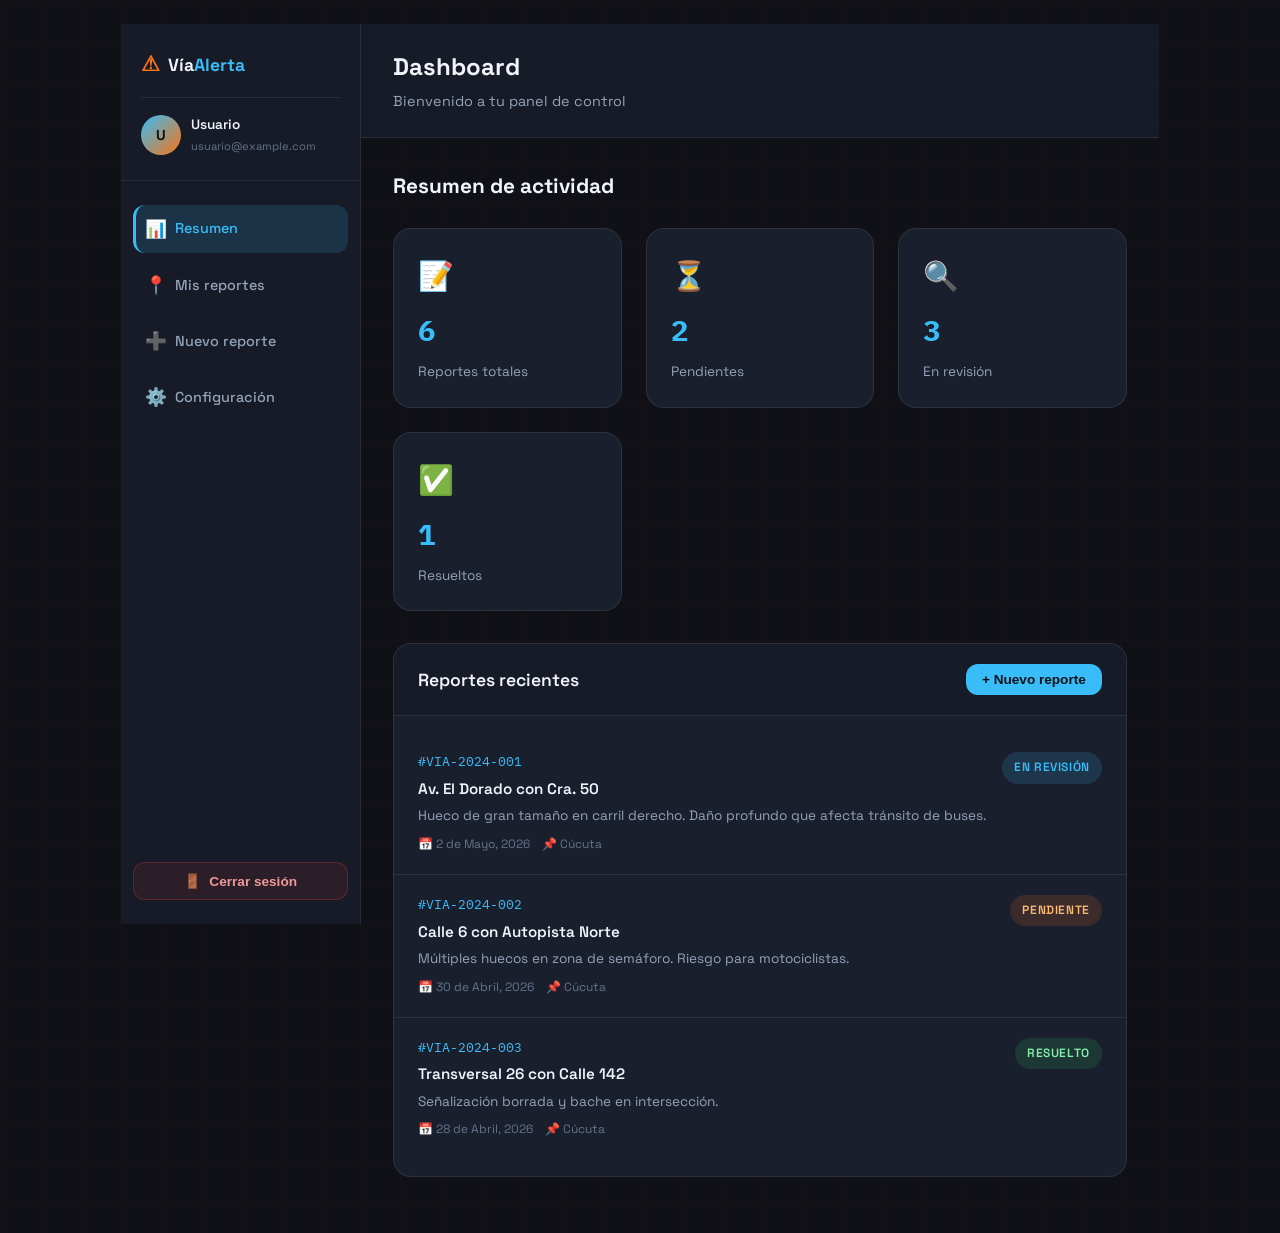
==== commit 4d768643: "Add files via upload" ====
--- a/dashboard.html
+++ b/dashboard.html
@@ -7,12 +7,12 @@
   <link rel="preconnect" href="https://fonts.googleapis.com" />
   <link rel="preconnect" href="https://fonts.gstatic.com" crossorigin />
   <link href="https://fonts.googleapis.com/css2?family=Space+Grotesk:wght@400;500;600;700&family=IBM+Plex+Mono:wght@400;500&display=swap" rel="stylesheet" />
-  <link rel="stylesheet" href="styles.css" />
+  <link rel="stylesheet" href="estilos.css" />
   
 </head>
 <body>
   <div class="dashboard-container">
-    <!-- Sidebar -->
+    <!-- barra lateral -->
     <aside class="dashboard-sidebar">
       <div class="sidebar-header">
         <div class="sidebar-logo">
@@ -29,19 +29,19 @@
       </div>
 
       <nav class="sidebar-nav">
-        <a href="#" class="sidebar-nav-item active" onclick="switchView('resumen')">
+        <a href="#" class="sidebar-nav-item active" data-view="resumen" onclick="switchView('resumen', event)">
           <span class="sidebar-nav-item-icon">📊</span>
           Resumen
         </a>
-        <a href="#" class="sidebar-nav-item" onclick="switchView('reportes')">
+        <a href="#" class="sidebar-nav-item" data-view="reportes" onclick="switchView('reportes', event)">
           <span class="sidebar-nav-item-icon">📍</span>
           Mis reportes
         </a>
-        <a href="#" class="sidebar-nav-item" onclick="switchView('nuevo')">
+        <a href="#" class="sidebar-nav-item" data-view="nuevo" onclick="switchView('nuevo', event)">
           <span class="sidebar-nav-item-icon">➕</span>
           Nuevo reporte
         </a>
-        <a href="#" class="sidebar-nav-item" onclick="switchView('configuracion')">
+        <a href="#" class="sidebar-nav-item" data-view="configuracion" onclick="switchView('configuracion', event)">
           <span class="sidebar-nav-item-icon">⚙️</span>
           Configuración
         </a>
@@ -55,7 +55,7 @@
       </div>
     </aside>
 
-    <!-- Main content -->
+    <!-- Contenido principal -->
     <main class="dashboard-main">
       <!-- Dashboard header -->
       <div class="dashboard-header">
@@ -63,11 +63,12 @@
           <div class="dashboard-title">Dashboard</div>
           <div class="dashboard-subtitle" id="subtitleSection">Bienvenido a tu panel de control</div>
         </div>
+        <button id="menuToggle" class="menu-toggle-btn" title="Alternar menú">☰</button>
       </div>
 
-      <!-- Dashboard content -->
+      <!-- contenido cuadro de mando -->
       <div class="dashboard-content">
-        <!-- Resumen view -->
+        <!-- Resumen vista -->
         <div id="view-resumen" class="view-section">
           <h2 style="margin-bottom: 1.5rem; font-size: 1.3rem;">Resumen de actividad</h2>
 
@@ -107,7 +108,7 @@
                   <div class="report-description">Hueco de gran tamaño en carril derecho. Daño profundo que afecta tránsito de buses.</div>
                   <div class="report-meta">
                     <span>📅 2 de Mayo, 2026</span>
-                    <span>📌 Bogotá</span>
+                    <span>📌 Cúcuta</span>
                   </div>
                 </div>
                 <div class="report-status">
@@ -118,11 +119,11 @@
               <div class="report-item">
                 <div class="report-info">
                   <div class="report-id">#VIA-2024-002</div>
-                  <div class="report-location">Calle 80 con Autopista Norte</div>
+                  <div class="report-location">Calle 6 con Autopista Norte</div>
                   <div class="report-description">Múltiples huecos en zona de semáforo. Riesgo para motociclistas.</div>
                   <div class="report-meta">
                     <span>📅 30 de Abril, 2026</span>
-                    <span>📌 Bogotá</span>
+                    <span>📌 Cúcuta</span>
                   </div>
                 </div>
                 <div class="report-status">
@@ -133,11 +134,11 @@
               <div class="report-item">
                 <div class="report-info">
                   <div class="report-id">#VIA-2024-003</div>
-                  <div class="report-location">Transversal 93 con Calle 142</div>
+                  <div class="report-location">Transversal 26 con Calle 142</div>
                   <div class="report-description">Señalización borrada y bache en intersección.</div>
                   <div class="report-meta">
                     <span>📅 28 de Abril, 2026</span>
-                    <span>📌 Bogotá</span>
+                    <span>📌 Cúcuta</span>
                   </div>
                 </div>
                 <div class="report-status">
@@ -148,7 +149,7 @@
           </div>
         </div>
 
-        <!-- Reportes view -->
+        <!-- Reportes Vista -->
         <div id="view-reportes" class="view-section" style="display: none;">
           <h2 style="margin-bottom: 1.5rem; font-size: 1.3rem;">Mis reportes</h2>
           <div class="reports-section">
@@ -162,20 +163,132 @@
           </div>
         </div>
 
-        <!-- Nuevo reporte view -->
+        <!-- Nuevo reporte Vista -->
         <div id="view-nuevo" class="view-section" style="display: none;">
           <h2 style="margin-bottom: 1.5rem; font-size: 1.3rem;">Crear nuevo reporte</h2>
-          <div style="background: var(--bg-card); border: 1px solid var(--border); border-radius: var(--radius-lg); padding: 2rem; max-width: 600px;">
-            <p style="color: var(--text-secondary); margin-bottom: 1.5rem;">
-              Completa el formulario para reportar una vía dañada. Tu información será verificada por nuestro equipo.
-            </p>
-            <a href="index.html#formulario" class="btn-primary" style="display: inline-block;">
-              Ir al formulario de reportes
-            </a>
-          </div>
-        </div>
-
-        <!-- Configuración view -->
+          <div class="form-container">
+            <div class="form-card">
+              <div id="form-success" class="form-success" hidden>
+                <span class="success-icon">✓</span>
+                <h3>¡Reporte enviado!</h3>
+                <p>Gracias por contribuir. Tu reporte ha sido registrado con el código <strong id="codigo-reporte">#VIA-2024-XXX</strong>.</p>
+                <button onclick="resetForm()">Hacer otro reporte</button>
+              </div>
+
+              <form id="reporte-form" onsubmit="enviarReporte(event)" novalidate>
+                <div class="form-grid">
+                  <div class="form-group full-width">
+                    <label for="direccion">Dirección del daño *</label>
+                    <input type="text" id="direccion" name="direccion" placeholder="Ej: Calle 10 con #3 , Cúcuta" required />
+                    <span class="form-hint">Sé lo más específico posible (barrio, referencia cercana)</span>
+                  </div>
+
+                  <div class="form-group">
+                    <label for="localidad">Localidad / Municipio *</label>
+                    <select id="localidad" name="localidad" required onchange="actualizarSectores()">
+                      <option value="">Selecciona una comuna...</option>
+                      <option value="comuna-1">Comuna 1 - Barrio Blanco</option>
+                      <option value="comuna-2">Comuna 2 - El Taylorismo</option>
+                      <option value="comuna-3">Comuna 3 - Las Américas</option>
+                      <option value="comuna-4">Comuna 4 - Los Andes</option>
+                      <option value="comuna-5">Comuna 5 - Antonia Santos</option>
+                      <option value="comuna-6">Comuna 6 - San Fernando</option>
+                      <option value="comuna-7">Comuna 7 - Los Caobos</option>
+                      <option value="comuna-8">Comuna 8 - Av. Guaimaral</option>
+                      <option value="comuna-9">Comuna 9 - Centro</option>
+                      <option value="comuna-10">Comuna 10 - Juan Atalaya</option>
+                    </select>
+                  </div>
+
+                  <div class="form-group" id="sector-group" style="display:none;">
+                    <label for="sector">Sector de la Comuna *</label>
+                    <select id="sector" name="sector">
+                      <option value="">Selecciona un sector...</option>
+                    </select>
+                  </div>
+
+                  <div class="form-group">
+                    <label for="tipo-dano">Tipo de daño *</label>
+                    <select id="tipo-dano" name="tipo-dano" required>
+                      <option value="">Selecciona...</option>
+                      <option>Hueco / bache</option>
+                      <option>Socavón</option>
+                      <option>Grietas en pavimento</option>
+                      <option>Señalización borrada</option>
+                      <option>Señal de tránsito caída</option>
+                      <option>Hundimiento de vía</option>
+                      <option>Daño en andén / bordillo</option>
+                      <option>Otro</option>
+                    </select>
+                  </div>
+
+                  <div class="form-group full-width">
+                    <label>Nivel de gravedad *</label>
+                    <div class="gravedad-selector">
+                      <label class="gravedad-opcion critica">
+                        <input type="radio" name="gravedad" value="critica" required />
+                        <span class="gravedad-label">⚠ Crítico</span>
+                        <span class="gravedad-desc">Peligro inmediato, daños a vehículos</span>
+                      </label>
+                      <label class="gravedad-opcion alta">
+                        <input type="radio" name="gravedad" value="alta" />
+                        <span class="gravedad-label">▲ Alto</span>
+                        <span class="gravedad-desc">Requiere atención urgente</span>
+                      </label>
+                      <label class="gravedad-opcion media">
+                        <input type="radio" name="gravedad" value="media" />
+                        <span class="gravedad-label">● Medio</span>
+                        <span class="gravedad-desc">Daño moderado, molesto</span>
+                      </label>
+                      <label class="gravedad-opcion baja">
+                        <input type="radio" name="gravedad" value="baja" />
+                        <span class="gravedad-label">◌ Bajo</span>
+                        <span class="gravedad-desc">Deterioro leve, preventivo</span>
+                      </label>
+                    </div>
+                  </div>
+
+                  <div class="form-group full-width">
+                    <label for="descripcion">Descripción del daño *</label>
+                    <textarea id="descripcion" name="descripcion" rows="4" placeholder="Describe el daño con detalle: tamaño aproximado, cuánto tiempo lleva así, si ha causado accidentes..." required></textarea>
+                  </div>
+
+                  <div class="form-group">
+                    <label for="foto">Foto del daño (opcional)</label>
+                    <div class="file-upload" onclick="document.getElementById('foto').click()">
+                      <span>📷 Toca para adjuntar foto</span>
+                      <span class="file-hint">JPG, PNG — máx. 5MB</span>
+                    </div>
+                    <input type="file" id="foto" name="foto" accept="image/*" style="display:none" onchange="mostrarFoto(this)" />
+                    <div id="preview-foto" class="foto-preview" hidden></div>
+                  </div>
+
+                  <div class="form-group">
+                    <label for="horario">¿Cuándo es más peligroso?</label>
+                    <select id="horario" name="horario">
+                      <option value="">Selecciona...</option>
+                      <option>Todo el día</option>
+                      <option>Horas pico (mañana/tarde)</option>
+                      <option>Noche (falta iluminación)</option>
+                      <option>Lluvia (se inunda)</option>
+                    </select>
+                  </div>
+
+                  <div class="form-group full-width aviso-anonimo">
+                    <span>🔒 Tu reporte es completamente anónimo. No se almacenan datos personales.</span>
+                  </div>
+                </div>
+
+                <div class="form-actions">
+                  <button type="reset" class="btn-outline">Limpiar</button>
+                  <button type="submit" class="btn-primary">Enviar reporte →</button>
+                </div>
+              </form>
+            </div>
+          </div>
+        </div>
+
+        <!-- Configuración Vista -->
         <div id="view-configuracion" class="view-section" style="display: none;">
           <h2 style="margin-bottom: 1.5rem; font-size: 1.3rem;">Configuración</h2>
           <div style="background: var(--bg-card); border: 1px solid var(--border); border-radius: var(--radius-lg); padding: 2rem; max-width: 600px;">
@@ -196,77 +309,6 @@
       </div>
     </main>
   </div>
-
-  <script>
-    // Initialize dashboard with user data from localStorage
-    function initDashboard() {
-      const userData = JSON.parse(localStorage.getItem('userData')) || {};
-      const email = userData.email || 'usuario@example.com';
-      const name = userData.name || 'Usuario';
-      
-      // Update sidebar
-      document.getElementById('userName').textContent = name;
-      document.getElementById('userEmail').textContent = email;
-      document.getElementById('userAvatar').textContent = name.charAt(0).toUpperCase();
-
-      // Update configuration
-      document.getElementById('configName').value = name;
-      document.getElementById('configEmail').value = email;
-    }
-
-    function switchView(viewName) {
-      // Hide all views
-      document.querySelectorAll('.view-section').forEach(el => {
-        el.style.display = 'none';
-      });
-
-      // Show selected view
-      document.getElementById('view-' + viewName).style.display = 'block';
-
-      // Update sidebar active state
-      document.querySelectorAll('.sidebar-nav-item').forEach(el => {
-        el.classList.remove('active');
-      });
-      event.target.closest('.sidebar-nav-item').classList.add('active');
-
-      // Update subtitle
-      const subtitles = {
-        resumen: 'Bienvenido a tu panel de control',
-        reportes: 'Historial de todos tus reportes',
-        nuevo: 'Reporta una nueva vía dañada',
-        configuracion: 'Administra tu cuenta'
-      };
-      document.getElementById('subtitleSection').textContent = subtitles[viewName] || '';
-    }
-
-    function saveConfig() {
-      const name = document.getElementById('configName').value;
-      const email = document.getElementById('configEmail').value;
-
-      const userData = {
-        name,
-        email
-      };
-
-      localStorage.setItem('userData', JSON.stringify(userData));
-      
-      // Update display
-      document.getElementById('userName').textContent = name;
-      document.getElementById('userEmail').textContent = email;
-
-      alert('✓ Configuración guardada exitosamente');
-    }
-
-    function logout() {
-      if (confirm('¿Estás seguro de que deseas cerrar sesión?')) {
-        localStorage.removeItem('userData');
-        localStorage.removeItem('sessionToken');
-        window.location.href = 'login.html';
-      }
-    }
-
-    // Initialize on page load
-    initDashboard();
-  </script>
+<script src="javascript.js"></script>
 </body>
 </html>
--- a/estilos.css
+++ b/estilos.css
@@ -0,0 +1,2130 @@
+/* ---- RESET Y BASE ---- */
+*, *::before, *::after {
+  margin: 0;
+  padding: 0;
+  box-sizing: border-box;
+}
+
+:root {
+  --color-critica: #e53935;
+  --color-critica-bg: #ffebee;
+  --color-critica-dark: #b71c1c;
+  --color-alta: #f97316;
+  --color-alta-bg: #fff3e0;
+  --color-alta-dark: #c2410c;
+  --color-media: #eab308;
+  --color-media-bg: #fefce8;
+  --color-media-dark: #a16207;
+  --color-baja: #22c55e;
+  --color-baja-bg: #f0fdf4;
+  --color-baja-dark: #15803d;
+  --color-resuelto: #6b7280;
+  --color-resuelto-bg: #f3f4f6;
+  --color-resuelto-dark: #374151;
+
+  --bg-dark: #0f1117;
+  --bg-surface: #161b27;
+  --bg-card: #1e2436;
+  --bg-card-hover: #242b3d;
+  --text-primary: #f1f5f9;
+  --text-secondary: #94a3b8;
+  --text-muted: #64748b;
+  --accent: #38bdf8;
+  --accent-dark: #0ea5e9;
+  --border: rgba(255,255,255,0.08);
+  --border-hover: rgba(255,255,255,0.15);
+
+  --font-main: 'Space Grotesk', sans-serif;
+  --font-mono: 'IBM Plex Mono', monospace;
+
+  --radius-sm: 6px;
+  --radius-md: 10px;
+  --radius-lg: 16px;
+  --radius-xl: 24px;
+
+  --shadow-sm: 0 1px 4px rgba(0,0,0,0.3);
+  --shadow-md: 0 4px 16px rgba(0,0,0,0.4);
+  --shadow-lg: 0 8px 32px rgba(0,0,0,0.5);
+
+  --max-width: 1100px;
+  --gap: 24px;
+}
+
+html {
+  scroll-behavior: smooth;
+}
+
+body {
+  font-family: var(--font-main);
+  background-color: var(--bg-dark);
+  color: var(--text-primary);
+  line-height: 1.6;
+  font-size: 16px;
+}
+
+img { max-width: 100%; display: block; }
+a { color: var(--accent); text-decoration: none; transition: color 0.2s; }
+a:hover { color: var(--accent-dark); }
+ul { list-style: none; }
+
+/* ---- UTILIDADES ---- */
+.section-header {
+  text-align: center;
+  margin-bottom: 2.5rem;
+}
+.section-header h2 {
+  font-size: clamp(1.6rem, 3vw, 2rem);
+  font-weight: 700;
+  margin-bottom: 0.5rem;
+  color: var(--text-primary);
+}
+.section-header p {
+  color: var(--text-secondary);
+  font-size: 1rem;
+}
+
+/* ---- BOTONES ---- */
+.btn-primary {
+  background: var(--accent);
+  color: #0f1117;
+  border: none;
+  padding: 12px 24px;
+  border-radius: var(--radius-md);
+  font-family: var(--font-main);
+  font-size: 0.95rem;
+  font-weight: 600;
+  cursor: pointer;
+  transition: background 0.2s, transform 0.15s;
+}
+.btn-primary:hover { background: var(--accent-dark); transform: translateY(-1px); }
+.btn-primary:active { transform: scale(0.98); }
+.btn-primary:disabled {
+  background: rgba(56,189,248,0.3);
+  color: rgba(15,17,23,0.5);
+  cursor: not-allowed;
+  transform: none;
+}
+
+.btn-outline {
+  background: transparent;
+  color: var(--text-primary);
+  border: 1px solid var(--border-hover);
+  padding: 12px 24px;
+  border-radius: var(--radius-md);
+  font-family: var(--font-main);
+  font-size: 0.95rem;
+  font-weight: 500;
+  cursor: pointer;
+  transition: border-color 0.2s, background 0.2s;
+}
+.btn-outline:hover { border-color: var(--accent); background: rgba(56,189,248,0.05); }
+
+/* ---- HEADER ---- */
+#site-header {
+  position: sticky;
+  top: 0;
+  z-index: 100;
+  background: rgba(15,17,23,0.9);
+  backdrop-filter: blur(12px);
+  border-bottom: 1px solid var(--border);
+}
+.header-inner {
+  max-width: var(--max-width);
+  margin: 0 auto;
+  padding: 0 1.5rem;
+  height: 64px;
+  display: flex;
+  align-items: center;
+  gap: 2rem;
+}
+.logo {
+  display: flex;
+  align-items: center;
+  gap: 8px;
+  font-size: 1.2rem;
+  font-weight: 700;
+  color: var(--text-primary);
+  text-decoration: none;
+}
+.logo-icon { font-size: 1.3rem; color: var(--color-alta); }
+.logo-text strong { color: var(--accent); }
+
+#main-nav { 
+  flex: 1; 
+  display: flex;
+  align-items: center;
+  gap: 1.5rem;
+}
+#main-nav ul {
+  display: flex;
+  gap: 1.5rem;
+}
+#main-nav a {
+  color: var(--text-secondary);
+  font-size: 0.9rem;
+  font-weight: 500;
+  transition: color 0.2s;
+}
+#main-nav a:hover { color: var(--text-primary); }
+
+/* Auth buttons in header */
+.header-auth {
+  display: flex;
+  align-items: center;
+  gap: 8px;
+  margin-left: auto;
+}
+.btn-login-nav {
+  color: var(--text-secondary);
+  font-size: 0.85rem;
+  font-weight: 500;
+  padding: 7px 14px;
+  border-radius: var(--radius-md);
+  transition: color 0.2s, background 0.2s;
+  text-decoration: none;
+  white-space: nowrap;
+}
+.btn-login-nav:hover { color: var(--text-primary); background: rgba(255,255,255,0.05); }
+.btn-register-nav {
+  background: linear-gradient(135deg, #e53935, #c62828);
+  color: #fff;
+  font-size: 0.85rem;
+  font-weight: 600;
+  padding: 7px 16px;
+  border-radius: var(--radius-md);
+  transition: opacity 0.2s, transform 0.15s;
+  text-decoration: none;
+  white-space: nowrap;
+  box-shadow: 0 2px 8px rgba(229,57,53,0.35);
+}
+.btn-register-nav:hover { opacity: 0.88; transform: translateY(-1px); color: #fff; }
+
+.btn-report-nav {
+  background: var(--accent);
+  color: #0f1117;
+  border: none;
+  padding: 8px 16px;
+  border-radius: var(--radius-md);
+  font-family: var(--font-main);
+  font-size: 0.85rem;
+  font-weight: 600;
+  cursor: pointer;
+  white-space: nowrap;
+  transition: background 0.2s;
+}
+.btn-report-nav:hover { background: var(--accent-dark); }
+
+.menu-toggle {
+  display: none;
+  background: none;
+  border: none;
+  color: var(--text-primary);
+  font-size: 1.4rem;
+  cursor: pointer;
+  margin-left: auto;
+}
+
+/* ---- HERO ---- */
+#hero {
+  max-width: var(--max-width);
+  margin: 0 auto;
+  padding: 5rem 1.5rem 4rem;
+}
+
+.hero-main {
+  display: grid;
+  grid-template-columns: 1fr 1fr;
+  gap: 3rem;
+  align-items: center;
+  margin-bottom: 3rem;
+}
+
+.hero-content { max-width: 540px; }
+.hero-label {
+  font-family: var(--font-mono);
+  font-size: 0.8rem;
+  letter-spacing: 0.1em;
+  text-transform: uppercase;
+  color: var(--accent);
+  margin-bottom: 1rem;
+}
+.hero-content h1 {
+  font-size: clamp(2rem, 5vw, 3rem);
+  font-weight: 700;
+  line-height: 1.15;
+  margin-bottom: 1rem;
+}
+.hero-content h1 .accent { color: var(--color-critica); }
+.hero-desc {
+  font-size: 1.1rem;
+  color: var(--text-secondary);
+  margin-bottom: 2rem;
+  max-width: 480px;
+}
+.hero-btns { display: flex; gap: 12px; flex-wrap: wrap; }
+
+/* Hero illustration */
+.hero-illustration {
+  position: relative;
+  display: flex;
+  align-items: center;
+  justify-content: center;
+}
+.hero-illustration svg {
+  width: 100%;
+  max-width: 520px;
+  height: auto;
+  border-radius: 20px;
+  border: 1px solid rgba(255,255,255,0.06);
+  box-shadow:
+    0 0 0 1px rgba(56,189,248,0.05),
+    0 20px 60px rgba(0,0,0,0.6),
+    0 0 80px rgba(229,57,53,0.08);
+  animation: hero-float 6s ease-in-out infinite;
+}
+@keyframes hero-float {
+  0%, 100% { transform: translateY(0px); }
+  50%       { transform: translateY(-10px); }
+}
+
+.hero-stats {
+  display: grid;
+  grid-template-columns: repeat(4, 1fr);
+  gap: 12px;
+}
+.stat-card {
+  background: var(--bg-card);
+  border: 1px solid var(--border);
+  border-radius: var(--radius-md);
+  padding: 1.25rem 1rem;
+  display: flex;
+  flex-direction: column;
+  align-items: center;
+  gap: 4px;
+}
+.stat-num {
+  font-size: 2rem;
+  font-weight: 700;
+  color: var(--accent);
+  font-family: var(--font-mono);
+}
+.stat-label {
+  font-size: 0.78rem;
+  color: var(--text-muted);
+  text-align: center;
+}
+
+/* ---- SECCIONES ---- */
+section {
+  padding: 4rem 1.5rem;
+  max-width: var(--max-width);
+  margin: 0 auto;
+}
+section:not(#hero) {
+  border-top: 1px solid var(--border);
+}
+
+/* ---- MAPA ---- */
+.mapa-container {
+  display: grid;
+  grid-template-columns: 220px 1fr;
+  gap: var(--gap);
+  align-items: start;
+}
+.mapa-leyenda {
+  background: var(--bg-card);
+  border: 1px solid var(--border);
+  border-radius: var(--radius-lg);
+  padding: 1.25rem;
+}
+.mapa-leyenda h3 {
+  font-size: 0.85rem;
+  font-weight: 600;
+  text-transform: uppercase;
+  letter-spacing: 0.05em;
+  color: var(--text-muted);
+  margin-bottom: 0.75rem;
+}
+.mapa-leyenda ul { display: flex; flex-direction: column; gap: 8px; }
+.mapa-leyenda li {
+  display: flex;
+  align-items: center;
+  gap: 8px;
+  font-size: 0.83rem;
+  color: var(--text-secondary);
+}
+.dot {
+  width: 12px;
+  height: 12px;
+  border-radius: 50%;
+  flex-shrink: 0;
+}
+.dot-critica { background: var(--color-critica); }
+.dot-alta { background: var(--color-alta); }
+.dot-media { background: var(--color-media); }
+.dot-baja { background: var(--color-baja); }
+.dot-resuelto { background: var(--color-resuelto); }
+
+.mapa-filtros {
+  margin-top: 1.25rem;
+  border-top: 1px solid var(--border);
+  padding-top: 1rem;
+  display: flex;
+  flex-direction: column;
+  gap: 8px;
+}
+.mapa-filtros label {
+  display: flex;
+  align-items: center;
+  gap: 8px;
+  font-size: 0.83rem;
+  color: var(--text-secondary);
+  cursor: pointer;
+}
+.mapa-filtros input[type="checkbox"] {
+  accent-color: var(--accent);
+  width: 14px;
+  height: 14px;
+}
+
+.mapa-ilustrado {
+  background: var(--bg-card);
+  border: 1px solid var(--border);
+  border-radius: var(--radius-lg);
+  overflow: hidden;
+}
+.mapa-ilustrado svg { width: 100%; height: auto; display: block; }
+.mapa-nota {
+  font-size: 0.75rem;
+  color: var(--text-muted);
+  text-align: center;
+  padding: 0.75rem;
+  border-top: 1px solid var(--border);
+}
+
+/* ---- TARJETAS DE REPORTES ---- */
+.reportes-grid {
+  display: grid;
+  grid-template-columns: repeat(3, 1fr);
+  gap: var(--gap);
+}
+
+.reporte-card {
+  background: var(--bg-card);
+  border: 1px solid var(--border);
+  border-radius: var(--radius-lg);
+  padding: 1.25rem;
+  transition: transform 0.2s, border-color 0.2s, box-shadow 0.2s;
+  border-top: 3px solid transparent;
+  display: flex;
+  flex-direction: column;
+  gap: 10px;
+}
+.reporte-card:hover {
+  transform: translateY(-3px);
+  border-color: var(--border-hover);
+  box-shadow: var(--shadow-md);
+}
+.gravedad-critica { border-top-color: var(--color-critica); }
+.gravedad-alta    { border-top-color: var(--color-alta); }
+.gravedad-media   { border-top-color: var(--color-media); }
+.gravedad-baja    { border-top-color: var(--color-baja); }
+.gravedad-resuelto{ border-top-color: var(--color-resuelto); }
+
+.card-header {
+  display: flex;
+  justify-content: space-between;
+  align-items: center;
+}
+.card-fecha {
+  font-family: var(--font-mono);
+  font-size: 0.72rem;
+  color: var(--text-muted);
+}
+
+/* Badges */
+.badge {
+  font-size: 0.72rem;
+  font-weight: 600;
+  padding: 3px 10px;
+  border-radius: 999px;
+  text-transform: uppercase;
+  letter-spacing: 0.04em;
+}
+.badge-critica { background: rgba(229,57,53,0.15); color: #ef9a9a; }
+.badge-alta    { background: rgba(249,115,22,0.15); color: #fdba74; }
+.badge-media   { background: rgba(234,179,8,0.15);  color: #fde047; }
+.badge-baja    { background: rgba(34,197,94,0.15);  color: #86efac; }
+.badge-resuelto{ background: rgba(107,114,128,0.15); color: #9ca3af; }
+
+.reporte-card h3 {
+  font-size: 0.95rem;
+  font-weight: 600;
+  color: var(--text-primary);
+  line-height: 1.3;
+}
+.card-desc {
+  font-size: 0.83rem;
+  color: var(--text-secondary);
+  line-height: 1.5;
+  flex: 1;
+}
+.card-meta {
+  display: flex;
+  justify-content: space-between;
+  align-items: center;
+  font-size: 0.78rem;
+  color: var(--text-muted);
+  flex-wrap: wrap;
+  gap: 6px;
+}
+
+/* Estado */
+.estado {
+  font-size: 0.72rem;
+  font-weight: 600;
+  padding: 3px 10px;
+  border-radius: 999px;
+}
+.estado-pendiente { background: rgba(229,57,53,0.1); color: #ef9a9a; }
+.estado-revision  { background: rgba(249,115,22,0.1); color: #fdba74; }
+.estado-resuelto  { background: rgba(34,197,94,0.1); color: #86efac; }
+
+/* Acciones de la card */
+.card-acciones {
+  display: flex;
+  gap: 8px;
+  border-top: 1px solid var(--border);
+  padding-top: 10px;
+}
+.btn-like, .btn-comentar {
+  background: transparent;
+  border: 1px solid var(--border);
+  color: var(--text-secondary);
+  padding: 5px 12px;
+  border-radius: var(--radius-sm);
+  font-size: 0.78rem;
+  cursor: pointer;
+  font-family: var(--font-main);
+  transition: background 0.2s, border-color 0.2s, color 0.2s;
+  flex: 1;
+  text-align: center;
+}
+.btn-like:hover  { background: rgba(56,189,248,0.1); border-color: var(--accent); color: var(--accent); }
+.btn-comentar:hover { background: rgba(255,255,255,0.05); border-color: var(--border-hover); }
+.btn-like.activo { background: rgba(56,189,248,0.15); border-color: var(--accent); color: var(--accent); }
+
+/* Comentarios */
+.comentarios-box {
+  border-top: 1px solid var(--border);
+  padding-top: 10px;
+  display: flex;
+  flex-direction: column;
+  gap: 8px;
+}
+.comentario-lista { display: flex; flex-direction: column; gap: 6px; }
+.comentario {
+  background: rgba(255,255,255,0.04);
+  border-radius: var(--radius-sm);
+  padding: 8px 10px;
+  font-size: 0.78rem;
+  color: var(--text-secondary);
+  line-height: 1.4;
+}
+.comentario strong { color: var(--text-muted); font-size: 0.72rem; }
+.comentario-input {
+  display: flex;
+  gap: 6px;
+}
+.comentario-input input {
+  flex: 1;
+  background: rgba(255,255,255,0.05);
+  border: 1px solid var(--border);
+  border-radius: var(--radius-sm);
+  padding: 7px 10px;
+  color: var(--text-primary);
+  font-family: var(--font-main);
+  font-size: 0.78rem;
+  outline: none;
+  transition: border-color 0.2s;
+}
+.comentario-input input:focus { border-color: var(--accent); }
+.comentario-input button {
+  background: var(--accent);
+  color: #0f1117;
+  border: none;
+  padding: 7px 12px;
+  border-radius: var(--radius-sm);
+  font-size: 0.78rem;
+  font-weight: 600;
+  cursor: pointer;
+  font-family: var(--font-main);
+  white-space: nowrap;
+  transition: background 0.2s;
+}
+.comentario-input button:hover { background: var(--accent-dark); }
+
+/* ---- FORMULARIO ---- */
+#formulario { background: none; }
+.form-container { max-width: 740px; margin: 0 auto; }
+.form-card {
+  background: var(--bg-card);
+  border: 1px solid var(--border);
+  border-radius: var(--radius-xl);
+  padding: 2rem;
+}
+.form-grid {
+  display: grid;
+  grid-template-columns: 1fr 1fr;
+  gap: 1.25rem;
+  margin-bottom: 1.5rem;
+}
+.form-group { display: flex; flex-direction: column; gap: 6px; }
+.full-width { grid-column: 1 / -1; }
+
+.form-group label {
+  font-size: 0.85rem;
+  font-weight: 600;
+  color: var(--text-secondary);
+  letter-spacing: 0.02em;
+}
+.form-group input[type="text"],
+.form-group select,
+.form-group textarea {
+  background: rgba(255,255,255,0.05);
+  border: 1px solid var(--border);
+  border-radius: var(--radius-md);
+  padding: 11px 14px;
+  color: var(--text-primary);
+  font-family: var(--font-main);
+  font-size: 0.9rem;
+  outline: none;
+  transition: border-color 0.2s, background 0.2s;
+  width: 100%;
+}
+.form-group input:focus,
+.form-group select:focus,
+.form-group textarea:focus {
+  border-color: var(--accent);
+  background: rgba(56,189,248,0.05);
+}
+.form-group select { cursor: pointer; }
+.form-group select option { background: #1e2436; }
+.form-group textarea { resize: vertical; min-height: 100px; }
+.form-hint {
+  font-size: 0.75rem;
+  color: var(--text-muted);
+  line-height: 1.4;
+}
+
+/* Selector de gravedad */
+.gravedad-selector {
+  display: grid;
+  grid-template-columns: repeat(4, 1fr);
+  gap: 10px;
+}
+.gravedad-opcion {
+  border: 1px solid var(--border);
+  border-radius: var(--radius-md);
+  padding: 12px 10px;
+  cursor: pointer;
+  transition: border-color 0.2s, background 0.2s;
+  display: flex;
+  flex-direction: column;
+  gap: 4px;
+  align-items: center;
+  text-align: center;
+}
+.gravedad-opcion input[type="radio"] { display: none; }
+.gravedad-opcion:has(input:checked) { background: rgba(56,189,248,0.05); }
+.gravedad-opcion.critica:has(input:checked) { border-color: var(--color-critica); background: rgba(229,57,53,0.08); }
+.gravedad-opcion.alta:has(input:checked)    { border-color: var(--color-alta); background: rgba(249,115,22,0.08); }
+.gravedad-opcion.media:has(input:checked)   { border-color: var(--color-media); background: rgba(234,179,8,0.08); }
+.gravedad-opcion.baja:has(input:checked)    { border-color: var(--color-baja); background: rgba(34,197,94,0.08); }
+.gravedad-opcion:hover { border-color: var(--border-hover); background: rgba(255,255,255,0.04); }
+.gravedad-label {
+  font-size: 0.82rem;
+  font-weight: 600;
+  color: var(--text-primary);
+}
+.gravedad-desc {
+  font-size: 0.72rem;
+  color: var(--text-muted);
+  line-height: 1.3;
+}
+
+/* File upload */
+.file-upload {
+  background: rgba(255,255,255,0.03);
+  border: 1.5px dashed var(--border-hover);
+  border-radius: var(--radius-md);
+  padding: 1.25rem;
+  cursor: pointer;
+  display: flex;
+  flex-direction: column;
+  align-items: center;
+  gap: 4px;
+  transition: background 0.2s, border-color 0.2s;
+  font-size: 0.85rem;
+  color: var(--text-secondary);
+}
+.file-upload:hover { background: rgba(56,189,248,0.04); border-color: var(--accent); }
+.file-hint { font-size: 0.72rem; color: var(--text-muted); }
+
+.foto-preview {
+  margin-top: 12px;
+  border-radius: var(--radius-md);
+  overflow: hidden;
+  width: 100%;
+  max-height: 140px;
+}
+.foto-preview img {
+  display: block;
+  width: 100%;
+  max-height: 140px;
+  height: auto;
+  object-fit: cover;
+}
+
+/* Aviso anónimo */
+.aviso-anonimo {
+  background: rgba(56,189,248,0.06);
+  border: 1px solid rgba(56,189,248,0.15);
+  border-radius: var(--radius-md);
+  padding: 10px 14px;
+  font-size: 0.82rem;
+  color: var(--text-secondary);
+  text-align: center;
+}
+
+.form-actions {
+  display: flex;
+  gap: 12px;
+  justify-content: flex-end;
+}
+
+/* Form success */
+.form-success {
+  text-align: center;
+  padding: 2rem;
+  display: flex;
+  flex-direction: column;
+  align-items: center;
+  gap: 1rem;
+}
+.form-success[hidden] {
+  display: none !important;
+}
+.success-icon {
+  width: 60px;
+  height: 60px;
+  background: rgba(34,197,94,0.15);
+  color: #4ade80;
+  border-radius: 50%;
+  display: flex;
+  align-items: center;
+  justify-content: center;
+  font-size: 1.5rem;
+  font-weight: 700;
+}
+.form-success h3 { font-size: 1.3rem; color: #4ade80; }
+.form-success p { color: var(--text-secondary); font-size: 0.9rem; }
+.form-success button {
+  background: var(--accent);
+  color: #0f1117;
+  border: none;
+  padding: 10px 22px;
+  border-radius: var(--radius-md);
+  font-family: var(--font-main);
+  font-weight: 600;
+  cursor: pointer;
+  font-size: 0.9rem;
+  margin-top: 0.5rem;
+}
+
+/* ---- ESTADO / TIMELINE ---- */
+.estado-container { max-width: 500px; margin: 0 auto; }
+.estado-buscador {
+  display: flex;
+  gap: 10px;
+  margin-bottom: 1.5rem;
+}
+.estado-buscador input {
+  flex: 1;
+  background: var(--bg-card);
+  border: 1px solid var(--border);
+  border-radius: var(--radius-md);
+  padding: 12px 16px;
+  color: var(--text-primary);
+  font-family: var(--font-mono);
+  font-size: 0.9rem;
+  outline: none;
+  transition: border-color 0.2s;
+}
+.estado-buscador input:focus { border-color: var(--accent); }
+.estado-buscador button {
+  background: var(--accent);
+  color: #0f1117;
+  border: none;
+  padding: 12px 20px;
+  border-radius: var(--radius-md);
+  font-family: var(--font-main);
+  font-weight: 600;
+  cursor: pointer;
+  font-size: 0.9rem;
+  transition: background 0.2s;
+}
+.estado-buscador button:hover { background: var(--accent-dark); }
+
+.estado-timeline {
+  background: var(--bg-card);
+  border: 1px solid var(--border);
+  border-radius: var(--radius-lg);
+  padding: 1.5rem;
+}
+.estado-timeline h3 {
+  font-size: 1rem;
+  margin-bottom: 1.5rem;
+  font-family: var(--font-mono);
+  color: var(--text-secondary);
+}
+.estado-timeline h3 span { color: var(--accent); }
+
+.timeline { display: flex; flex-direction: column; gap: 0; }
+.timeline-item {
+  display: flex;
+  gap: 16px;
+  position: relative;
+  padding-bottom: 1.5rem;
+}
+.timeline-item:last-child { padding-bottom: 0; }
+.timeline-item:not(:last-child)::before {
+  content: '';
+  position: absolute;
+  left: 10px;
+  top: 22px;
+  width: 1px;
+  height: calc(100% - 12px);
+  background: var(--border);
+}
+.timeline-item.completado::before { background: var(--color-baja); }
+.timeline-item.activo::before { background: var(--accent); }
+
+.timeline-dot {
+  width: 20px;
+  height: 20px;
+  border-radius: 50%;
+  flex-shrink: 0;
+  margin-top: 2px;
+  border: 2px solid var(--border);
+  background: var(--bg-dark);
+}
+.timeline-item.completado .timeline-dot {
+  background: var(--color-baja);
+  border-color: var(--color-baja);
+}
+.timeline-item.activo .timeline-dot {
+  background: var(--accent);
+  border-color: var(--accent);
+  box-shadow: 0 0 0 4px rgba(56,189,248,0.2);
+}
+
+.timeline-content { display: flex; flex-direction: column; gap: 2px; }
+.timeline-content strong { font-size: 0.9rem; color: var(--text-primary); font-weight: 600; }
+.timeline-content span { font-size: 0.8rem; color: var(--text-muted); }
+
+/* ---- FOOTER ---- */
+#site-footer {
+  background: var(--bg-surface);
+  border-top: 1px solid var(--border);
+  margin-top: 2rem;
+}
+.footer-inner {
+  max-width: var(--max-width);
+  margin: 0 auto;
+  padding: 3rem 1.5rem 2rem;
+  display: grid;
+  grid-template-columns: 1fr 1fr 1fr;
+  gap: 2rem;
+}
+.footer-brand { display: flex; flex-direction: column; gap: 8px; }
+.footer-brand .logo { font-size: 1.1rem; }
+.footer-brand p { font-size: 0.82rem; color: var(--text-muted); margin-top: 4px; }
+.footer-nav h4, .footer-info h4 {
+  font-size: 0.8rem;
+  text-transform: uppercase;
+  letter-spacing: 0.08em;
+  color: var(--text-muted);
+  margin-bottom: 1rem;
+}
+.footer-nav ul { display: flex; flex-direction: column; gap: 8px; }
+.footer-nav a { color: var(--text-secondary); font-size: 0.85rem; }
+.footer-nav a:hover { color: var(--text-primary); }
+.footer-info p { font-size: 0.82rem; color: var(--text-secondary); line-height: 1.6; }
+.footer-tecno {
+  font-family: var(--font-mono);
+  font-size: 0.75rem !important;
+  color: var(--accent) !important;
+  margin-top: 8px;
+}
+.footer-bottom {
+  max-width: var(--max-width);
+  margin: 0 auto;
+  padding: 1rem 1.5rem;
+  border-top: 1px solid var(--border);
+}
+.footer-bottom p {
+  font-size: 0.78rem;
+  color: var(--text-muted);
+  text-align: center;
+}/* ====================================================
+   VíaAlerta — responsive.css
+   Diseño adaptativo con Media Queries (@media)
+   Estándares W3C · Competencia 220501096
+   ==================================================== */
+
+/* ---- TABLETAS: máximo 1024px ---- */
+@media (max-width: 1024px) {
+  .hero-stats {
+    grid-template-columns: repeat(2, 1fr);
+  }
+  .reportes-grid {
+    grid-template-columns: repeat(2, 1fr);
+  }
+  .mapa-container {
+    grid-template-columns: 180px 1fr;
+  }
+  .gravedad-selector {
+    grid-template-columns: repeat(2, 1fr);
+  }
+  .footer-inner {
+    grid-template-columns: 1fr 1fr;
+  }
+  .footer-brand {
+    grid-column: 1 / -1;
+  }
+}
+
+/* ---- TABLETAS PEQUEÑAS: máximo 768px ---- */
+@media (max-width: 768px) {
+  /* Header */
+  #main-nav {
+    display: none;
+    position: fixed;
+    top: 64px;
+    left: 0;
+    right: 0;
+    background: rgba(15,17,23,0.97);
+    backdrop-filter: blur(12px);
+    border-bottom: 1px solid var(--border);
+    padding: 1rem 1.5rem;
+    z-index: 99;
+  }
+  #main-nav.abierto { display: block; }
+  #main-nav ul { flex-direction: column; gap: 1rem; }
+  #main-nav a { font-size: 1rem; }
+  .menu-toggle { display: block; }
+  .btn-report-nav { display: none; }
+  
+  /* Mostrar botones auth en el menú mobile */
+  .header-auth {
+    display: flex;
+    flex-direction: column;
+    gap: 0.75rem;
+    margin-top: 1rem;
+    margin-left: 0;
+    padding-top: 1rem;
+    border-top: 1px solid rgba(255, 255, 255, 0.08);
+  }
+  
+  .btn-login-nav,
+  .btn-register-nav {
+    width: 100%;
+    text-align: center;
+    padding: 10px 14px;
+    font-size: 0.9rem;
+  }
+
+  /* Hero */
+  #hero { padding: 3rem 1.25rem 2.5rem; }
+  .hero-main { grid-template-columns: 1fr; gap: 2rem; }
+  .hero-illustration { order: -1; }
+  .hero-illustration svg { max-width: 100%; border-radius: 14px; }
+  .hero-content h1 { font-size: 1.8rem; }
+  .hero-btns { flex-direction: column; }
+  .hero-btns .btn-primary,
+  .hero-btns .btn-outline { width: 100%; text-align: center; }
+  .hero-stats { grid-template-columns: repeat(2, 1fr); }
+
+  /* Mapa */
+  .mapa-container {
+    grid-template-columns: 1fr;
+  }
+  .mapa-leyenda {
+    order: 2;
+  }
+  .mapa-ilustrado {
+    order: 1;
+  }
+
+  /* Reportes */
+  .reportes-grid { grid-template-columns: 1fr; }
+
+  /* Formulario */
+  .form-grid { grid-template-columns: 1fr; }
+  .form-card { padding: 1.25rem; border-radius: var(--radius-lg); }
+  .gravedad-selector { grid-template-columns: repeat(2, 1fr); }
+  .form-actions { flex-direction: column; }
+  .form-actions .btn-outline,
+  .form-actions .btn-primary { width: 100%; text-align: center; }
+
+  /* Footer */
+  .footer-inner { grid-template-columns: 1fr; gap: 1.5rem; }
+
+  /* Secciones */
+  section { padding: 3rem 1.25rem; }
+}
+
+/* ---- MÓVILES: máximo 480px ---- */
+@media (max-width: 480px) {
+  :root {
+    --gap: 16px;
+  }
+
+  /* Header */
+  .header-inner { padding: 0 1rem; }
+  .logo-text { font-size: 1rem; }
+
+  /* Hero */
+  #hero { padding: 2rem 1rem 2rem; }
+  .hero-content h1 { font-size: 1.5rem; }
+  .hero-desc { font-size: 0.95rem; }
+  .hero-stats { grid-template-columns: repeat(2, 1fr); gap: 8px; }
+  .stat-num { font-size: 1.5rem; }
+  .stat-card { padding: 1rem 0.75rem; }
+
+  /* Secciones */
+  section { padding: 2.5rem 1rem; }
+  .section-header h2 { font-size: 1.4rem; }
+
+  /* Gravedad selector en 1 columna en móvil muy pequeño */
+  .gravedad-selector { grid-template-columns: 1fr 1fr; }
+  .gravedad-desc { display: none; }
+
+  /* Cards reportes */
+  .reporte-card { padding: 1rem; }
+  .card-acciones { flex-direction: column; }
+
+  /* Formulario */
+  .form-container { padding: 0; }
+  .form-card { border-radius: var(--radius-lg); }
+
+  /* Estado */
+  .estado-buscador { flex-direction: column; }
+  .estado-buscador button { width: 100%; }
+
+  /* Footer */
+  .footer-inner { padding: 2rem 1rem 1.5rem; }
+}
+
+/* ---- PANTALLAS GRANDES: mínimo 1280px ---- */
+@media (min-width: 1280px) {
+  .reportes-grid {
+    grid-template-columns: repeat(3, 1fr);
+  }
+  #hero {
+    padding: 6rem 1.5rem 5rem;
+  }
+  .hero-stats {
+    grid-template-columns: repeat(4, 1fr);
+  }
+}
+
+/* ---- PREFERENCIA DE MOVIMIENTO REDUCIDO ---- */
+@media (prefers-reduced-motion: reduce) {
+  * {
+    animation: none !important;
+    transition: none !important;
+  }
+}
+
+*, *::before, *::after { margin: 0; padding: 0; box-sizing: border-box; }
+
+    :root {
+      --bg-dark:    #0f1117;
+      --bg-surface: #161b27;
+      --bg-card:    #1a1f2e;
+      --border:     rgba(255,255,255,0.08);
+      --border-focus: rgba(229,57,53,0.6);
+      --text-primary:   #f1f5f9;
+      --text-secondary: #94a3b8;
+      --text-muted:     #64748b;
+      --accent-red:  #e53935;
+      --accent-red2: #c62828;
+      --font-main: 'Space Grotesk', sans-serif;
+      --radius-md: 12px;
+      --radius-lg: 18px;
+    }
+
+    html { scroll-behavior: smooth; }
+
+    body {
+      font-family: var(--font-main);
+      background: var(--bg-dark);
+      color: var(--text-primary);
+      min-height: 100vh;
+      display: flex;
+      flex-direction: column;
+      align-items: center;
+      justify-content: center;
+      padding: 1.5rem 1rem;
+      /* subtle grid pattern */
+      background-image:
+        linear-gradient(rgba(229,57,53,0.03) 1px, transparent 1px),
+        linear-gradient(90deg, rgba(229,57,53,0.03) 1px, transparent 1px);
+      background-size: 40px 40px;
+    }
+
+    /* ---- BACK LINK ---- */
+    .back-link {
+      position: fixed;
+      top: 18px;
+      left: 20px;
+      color: var(--text-muted);
+      text-decoration: none;
+      font-size: 0.85rem;
+      display: flex;
+      align-items: center;
+      gap: 6px;
+      transition: color 0.2s;
+      z-index: 10;
+    }
+    .back-link:hover { color: var(--text-primary); }
+
+    /* ---- CARD ---- */
+    .auth-card {
+      background: var(--bg-card);
+      border: 1px solid var(--border);
+      border-radius: var(--radius-lg);
+      padding: 2.25rem 2rem 2rem;
+      width: 100%;
+      max-width: 380px;
+      box-shadow: 0 24px 60px rgba(0,0,0,0.55);
+      display: flex;
+      flex-direction: column;
+      align-items: center;
+      gap: 0;
+    }
+
+    /* ---- LOGO BLOCK ---- */
+    .auth-logo {
+      display: flex;
+      flex-direction: column;
+      align-items: center;
+      gap: 0.85rem;
+      margin-bottom: 1.5rem;
+    }
+    .auth-logo-icon {
+      width: 64px;
+      height: 64px;
+      background: linear-gradient(145deg, #1e2436, #2a3050);
+      border: 1px solid rgba(229,57,53,0.3);
+      border-radius: 18px;
+      display: flex;
+      align-items: center;
+      justify-content: center;
+      font-size: 2rem;
+      color: #e53935;
+      box-shadow: 0 4px 24px rgba(229,57,53,0.25);
+      text-shadow: 0 0 16px rgba(229,57,53,0.5);
+    }
+    .auth-logo h1 {
+      font-size: 1.5rem;
+      font-weight: 700;
+      letter-spacing: 0.04em;
+    }
+    .auth-logo h1 span { color: var(--accent-red); }
+    .auth-logo p {
+      color: var(--text-muted);
+      font-size: 0.83rem;
+      text-align: center;
+      margin-top: -0.35rem;
+    }
+
+    /* ---- FORM ---- */
+    .auth-form { width: 100%; display: flex; flex-direction: column; gap: 14px; }
+
+    .field-label {
+      font-size: 0.72rem;
+      font-weight: 600;
+      letter-spacing: 0.08em;
+      text-transform: uppercase;
+      color: var(--text-muted);
+      margin-bottom: 5px;
+      display: block;
+    }
+    .field-wrap {
+      position: relative;
+      display: flex;
+      align-items: center;
+    }
+    .field-icon {
+      position: absolute;
+      left: 13px;
+      color: var(--text-muted);
+      font-size: 1rem;
+      pointer-events: none;
+      line-height: 1;
+    }
+    .field-wrap input {
+      width: 100%;
+      background: rgba(255,255,255,0.04);
+      border: 1.5px solid var(--border);
+      border-radius: var(--radius-md);
+      padding: 12px 40px 12px 40px;
+      color: var(--text-primary);
+      font-family: var(--font-main);
+      font-size: 0.9rem;
+      outline: none;
+      transition: border-color 0.2s, background 0.2s;
+    }
+    .field-wrap input::placeholder { color: var(--text-muted); }
+    .field-wrap input:focus {
+      border-color: var(--border-focus);
+      background: rgba(229,57,53,0.04);
+    }
+    .eye-toggle {
+      position: absolute;
+      right: 13px;
+      background: none;
+      border: none;
+      color: var(--text-muted);
+      cursor: pointer;
+      font-size: 1rem;
+      padding: 0;
+      transition: color 0.2s;
+    }
+    .eye-toggle:hover { color: var(--text-primary); }
+
+    .forgot-link {
+      text-align: right;
+      margin-top: -4px;
+    }
+    .forgot-link a {
+      color: var(--text-muted);
+      font-size: 0.8rem;
+      text-decoration: none;
+      transition: color 0.2s;
+    }
+    .forgot-link a:hover { color: var(--text-primary); }
+
+    /* ---- CTA BUTTON ---- */
+    .btn-auth {
+      width: 100%;
+      background: linear-gradient(135deg, #e53935 0%, #c62828 100%);
+      color: #fff;
+      border: none;
+      border-radius: var(--radius-md);
+      padding: 14px;
+      font-family: var(--font-main);
+      font-size: 0.95rem;
+      font-weight: 700;
+      letter-spacing: 0.06em;
+      cursor: pointer;
+      display: flex;
+      align-items: center;
+      justify-content: center;
+      gap: 8px;
+      margin-top: 4px;
+      box-shadow: 0 4px 20px rgba(229,57,53,0.35);
+      transition: opacity 0.2s, transform 0.15s, box-shadow 0.2s;
+    }
+    .btn-auth:hover {
+      opacity: 0.9;
+      transform: translateY(-1px);
+      box-shadow: 0 6px 28px rgba(229,57,53,0.45);
+    }
+    .btn-auth:active { transform: scale(0.98); }
+
+    /* ---- DIVIDER ---- */
+    .divider {
+      display: flex;
+      align-items: center;
+      gap: 12px;
+      color: var(--text-muted);
+      font-size: 0.78rem;
+      margin: 4px 0;
+      width: 100%;
+    }
+    .divider::before, .divider::after {
+      content: '';
+      flex: 1;
+      height: 1px;
+      background: var(--border);
+    }
+
+    /* ---- SOCIAL BUTTONS ---- */
+    .social-btns {
+      display: grid;
+      grid-template-columns: 1fr 1fr;
+      gap: 10px;
+      width: 100%;
+    }
+    .btn-social {
+      background: rgba(255,255,255,0.04);
+      border: 1px solid var(--border);
+      border-radius: var(--radius-md);
+      padding: 11px 8px;
+      color: var(--text-secondary);
+      font-family: var(--font-main);
+      font-size: 0.85rem;
+      font-weight: 500;
+      cursor: pointer;
+      display: flex;
+      align-items: center;
+      justify-content: center;
+      gap: 8px;
+      transition: background 0.2s, border-color 0.2s;
+    }
+    .btn-social:hover { background: rgba(255,255,255,0.08); border-color: rgba(255,255,255,0.15); }
+    .btn-social svg { width: 18px; height: 18px; flex-shrink: 0; }
+
+    /* ---- REGISTER LINK ---- */
+    .auth-switch {
+      color: var(--text-muted);
+      font-size: 0.83rem;
+      margin-top: 2px;
+    }
+    .auth-switch a {
+      color: var(--text-primary);
+      font-weight: 600;
+      text-decoration: none;
+      transition: color 0.2s;
+    }
+    .auth-switch a:hover { color: var(--accent-red); }
+
+    /* ---- SECURITY BADGE ---- */
+    .security-badge {
+      display: flex;
+      align-items: center;
+      gap: 8px;
+      background: rgba(255,255,255,0.03);
+      border: 1px solid var(--border);
+      border-radius: 8px;
+      padding: 9px 14px;
+      width: 100%;
+      margin-top: 14px;
+    }
+    .security-badge .lock { font-size: 0.95rem; }
+    .security-badge-text strong {
+      display: block;
+      font-size: 0.78rem;
+      color: var(--text-secondary);
+    }
+    .security-badge-text span {
+      font-size: 0.72rem;
+      color: var(--text-muted);
+    }
+
+    @media (max-width: 420px) {
+      .auth-card { padding: 1.75rem 1.25rem 1.5rem; }
+    }
+
+    *, *::before, *::after { margin: 0; padding: 0; box-sizing: border-box; }
+
+    :root {
+      --bg-dark:    #0f1117;
+      --bg-surface: #161b27;
+      --bg-card:    #1a1f2e;
+      --border:     rgba(255,255,255,0.08);
+      --border-focus: rgba(229,57,53,0.6);
+      --text-primary:   #f1f5f9;
+      --text-secondary: #94a3b8;
+      --text-muted:     #64748b;
+      --accent-red:  #e53935;
+      --accent-red2: #c62828;
+      --font-main: 'Space Grotesk', sans-serif;
+      --radius-md: 12px;
+      --radius-lg: 18px;
+    }
+
+    html { scroll-behavior: smooth; }
+
+    body {
+      font-family: var(--font-main);
+      background: var(--bg-dark);
+      color: var(--text-primary);
+      min-height: 100vh;
+      display: flex;
+      flex-direction: column;
+      align-items: center;
+      justify-content: center;
+      padding: 1.5rem 1rem;
+      background-image:
+        linear-gradient(rgba(229,57,53,0.03) 1px, transparent 1px),
+        linear-gradient(90deg, rgba(229,57,53,0.03) 1px, transparent 1px);
+      background-size: 40px 40px;
+    }
+
+    /* ---- BACK LINK ---- */
+    .back-link {
+      position: fixed;
+      top: 18px;
+      left: 20px;
+      color: var(--text-muted);
+      text-decoration: none;
+      font-size: 0.85rem;
+      display: flex;
+      align-items: center;
+      gap: 6px;
+      transition: color 0.2s;
+      z-index: 10;
+    }
+    .back-link:hover { color: var(--text-primary); }
+
+    /* ---- CARD ---- */
+    .auth-card {
+      background: var(--bg-card);
+      border: 1px solid var(--border);
+      border-radius: var(--radius-lg);
+      padding: 2.25rem 2rem 2rem;
+      width: 100%;
+      max-width: 400px;
+      box-shadow: 0 24px 60px rgba(0,0,0,0.55);
+      display: flex;
+      flex-direction: column;
+      align-items: center;
+    }
+
+    /* ---- LOGO BLOCK ---- */
+    .auth-logo {
+      display: flex;
+      flex-direction: column;
+      align-items: center;
+      gap: 0.85rem;
+      margin-bottom: 1.6rem;
+    }
+    .auth-logo-icon {
+      width: 64px;
+      height: 64px;
+      background: linear-gradient(145deg, #1e2436, #2a3050);
+      border: 1px solid rgba(229,57,53,0.3);
+      border-radius: 18px;
+      display: flex;
+      align-items: center;
+      justify-content: center;
+      font-size: 2rem;
+      color: #e53935;
+      box-shadow: 0 4px 24px rgba(229,57,53,0.25);
+      text-shadow: 0 0 16px rgba(229,57,53,0.5);
+    }
+    .auth-logo h1 {
+      font-size: 1.5rem;
+      font-weight: 700;
+      letter-spacing: 0.04em;
+    }
+    .auth-logo h1 span { color: var(--accent-red); }
+    .auth-logo p {
+      color: var(--text-muted);
+      font-size: 0.83rem;
+      text-align: center;
+      margin-top: -0.35rem;
+    }
+
+    /* ---- FORM ---- */
+    .auth-form { width: 100%; display: flex; flex-direction: column; gap: 14px; }
+
+    .field-label {
+      font-size: 0.72rem;
+      font-weight: 600;
+      letter-spacing: 0.08em;
+      text-transform: uppercase;
+      color: var(--text-muted);
+      margin-bottom: 5px;
+      display: block;
+    }
+    .field-wrap {
+      position: relative;
+      display: flex;
+      align-items: center;
+    }
+    .field-icon {
+      position: absolute;
+      left: 13px;
+      color: var(--text-muted);
+      font-size: 1rem;
+      pointer-events: none;
+      line-height: 1;
+    }
+    .field-wrap input {
+      width: 100%;
+      background: rgba(255,255,255,0.04);
+      border: 1.5px solid var(--border);
+      border-radius: var(--radius-md);
+      padding: 12px 40px 12px 40px;
+      color: var(--text-primary);
+      font-family: var(--font-main);
+      font-size: 0.9rem;
+      outline: none;
+      transition: border-color 0.2s, background 0.2s;
+    }
+    .field-wrap input::placeholder { color: var(--text-muted); }
+    .field-wrap input:focus {
+      border-color: var(--border-focus);
+      background: rgba(229,57,53,0.04);
+    }
+    .field-wrap input.valid { border-color: rgba(34,197,94,0.5); }
+    .field-wrap input.invalid { border-color: rgba(229,57,53,0.6); }
+    .eye-toggle {
+      position: absolute;
+      right: 13px;
+      background: none;
+      border: none;
+      color: var(--text-muted);
+      cursor: pointer;
+      font-size: 1rem;
+      padding: 0;
+      transition: color 0.2s;
+    }
+    .eye-toggle:hover { color: var(--text-primary); }
+
+    /* Password strength bar */
+    .pass-strength {
+      margin-top: 6px;
+      display: flex;
+      gap: 4px;
+    }
+    .strength-seg {
+      flex: 1;
+      height: 3px;
+      border-radius: 2px;
+      background: var(--border);
+      transition: background 0.3s;
+    }
+    .strength-seg.weak   { background: #e53935; }
+    .strength-seg.medium { background: #f97316; }
+    .strength-seg.strong { background: #22c55e; }
+    .strength-label {
+      font-size: 0.72rem;
+      color: var(--text-muted);
+      margin-top: 3px;
+    }
+
+    /* Terms */
+    .terms-row {
+      display: flex;
+      align-items: flex-start;
+      gap: 10px;
+      font-size: 0.8rem;
+      color: var(--text-muted);
+      cursor: pointer;
+    }
+    .terms-row input[type="checkbox"] {
+      width: 16px;
+      height: 16px;
+      accent-color: var(--accent-red);
+      flex-shrink: 0;
+      margin-top: 1px;
+      cursor: pointer;
+    }
+    .terms-row a { color: var(--text-secondary); text-decoration: underline; }
+    .terms-row a:hover { color: var(--text-primary); }
+
+    /* ---- CTA BUTTON ---- */
+    .btn-auth {
+      width: 100%;
+      background: linear-gradient(135deg, #e53935 0%, #c62828 100%);
+      color: #fff;
+      border: none;
+      border-radius: var(--radius-md);
+      padding: 14px;
+      font-family: var(--font-main);
+      font-size: 0.95rem;
+      font-weight: 700;
+      letter-spacing: 0.06em;
+      cursor: pointer;
+      display: flex;
+      align-items: center;
+      justify-content: center;
+      gap: 8px;
+      margin-top: 2px;
+      box-shadow: 0 4px 20px rgba(229,57,53,0.35);
+      transition: opacity 0.2s, transform 0.15s, box-shadow 0.2s;
+    }
+    .btn-auth:hover {
+      opacity: 0.9;
+      transform: translateY(-1px);
+      box-shadow: 0 6px 28px rgba(229,57,53,0.45);
+    }
+    .btn-auth:active { transform: scale(0.98); }
+    .btn-auth:disabled { opacity: 0.5; cursor: not-allowed; transform: none; }
+
+    /* ---- DIVIDER ---- */
+    .divider {
+      display: flex;
+      align-items: center;
+      gap: 12px;
+      color: var(--text-muted);
+      font-size: 0.78rem;
+      margin: 2px 0;
+      width: 100%;
+    }
+    .divider::before, .divider::after {
+      content: '';
+      flex: 1;
+      height: 1px;
+      background: var(--border);
+    }
+
+    /* ---- SOCIAL BUTTONS ---- */
+    .social-btns {
+      display: grid;
+      grid-template-columns: 1fr 1fr;
+      gap: 10px;
+      width: 100%;
+    }
+    .btn-social {
+      background: rgba(255,255,255,0.04);
+      border: 1px solid var(--border);
+      border-radius: var(--radius-md);
+      padding: 11px 8px;
+      color: var(--text-secondary);
+      font-family: var(--font-main);
+      font-size: 0.85rem;
+      font-weight: 500;
+      cursor: pointer;
+      display: flex;
+      align-items: center;
+      justify-content: center;
+      gap: 8px;
+      transition: background 0.2s, border-color 0.2s;
+    }
+    .btn-social:hover { background: rgba(255,255,255,0.08); border-color: rgba(255,255,255,0.15); }
+    .btn-social svg { width: 18px; height: 18px; flex-shrink: 0; }
+
+    /* ---- LOGIN LINK ---- */
+    .auth-switch {
+      color: var(--text-muted);
+      font-size: 0.83rem;
+      margin-top: 2px;
+    }
+    .auth-switch a {
+      color: var(--text-primary);
+      font-weight: 600;
+      text-decoration: none;
+      transition: color 0.2s;
+    }
+    .auth-switch a:hover { color: var(--accent-red); }
+
+    /* ---- SECURITY BADGE ---- */
+    .security-badge {
+      display: flex;
+      align-items: center;
+      gap: 8px;
+      background: rgba(255,255,255,0.03);
+      border: 1px solid var(--border);
+      border-radius: 8px;
+      padding: 9px 14px;
+      width: 100%;
+      margin-top: 14px;
+    }
+    .security-badge-text strong {
+      display: block;
+      font-size: 0.78rem;
+      color: var(--text-secondary);
+    }
+    .security-badge-text span {
+      font-size: 0.72rem;
+      color: var(--text-muted);
+    }
+
+    /* Success overlay */
+    .success-screen {
+      display: none;
+      flex-direction: column;
+      align-items: center;
+      gap: 1rem;
+      text-align: center;
+      width: 100%;
+      padding: 1rem 0;
+    }
+    .success-icon {
+      width: 64px;
+      height: 64px;
+      background: rgba(34,197,94,0.15);
+      color: #4ade80;
+      border-radius: 50%;
+      display: flex;
+      align-items: center;
+      justify-content: center;
+      font-size: 2rem;
+    }
+    .success-screen h2 { font-size: 1.3rem; color: #4ade80; }
+    .success-screen p { color: var(--text-muted); font-size: 0.88rem; }
+    .success-screen a {
+      background: linear-gradient(135deg, #e53935, #c62828);
+      color: #fff;
+      text-decoration: none;
+      padding: 12px 28px;
+      border-radius: var(--radius-md);
+      font-weight: 600;
+      font-size: 0.9rem;
+      margin-top: 6px;
+      display: inline-block;
+    }
+    /* Dashboard specific styles */
+    .dashboard-container {
+      display: grid;
+      grid-template-columns: 240px 1fr;
+      gap: 0;
+      min-height: 100vh;
+    }
+
+    /* Sidebar */
+    .dashboard-sidebar {
+      background: var(--bg-surface);
+      border-right: 1px solid var(--border);
+      padding: 1.5rem 0;
+      position: sticky;
+      top: 0;
+      height: 100vh;
+      overflow-y: auto;
+    }
+    
+    @media (max-width: 768px) {
+      .dashboard-sidebar {
+        position: fixed !important;
+        left: -240px;
+        top: 0;
+        width: 240px;
+        height: 100vh;
+        z-index: 999;
+        transition: left 0.3s ease;
+        box-shadow: 2px 0 8px rgba(0, 0, 0, 0.5);
+        border-right: none;
+        overflow: hidden;
+      }
+
+      body.sidebar-open .dashboard-sidebar {
+        left: 0;
+      }
+    }
+
+    .sidebar-header {
+      padding: 0 1.25rem 1.5rem;
+      border-bottom: 1px solid var(--border);
+      margin-bottom: 1.5rem;
+    }
+
+    .sidebar-logo {
+      display: flex;
+      align-items: center;
+      gap: 8px;
+      font-size: 1.1rem;
+      font-weight: 700;
+      color: var(--text-primary);
+      margin-bottom: 0.5rem;
+    }
+
+    .sidebar-logo-icon {
+      font-size: 1.3rem;
+      color: var(--color-alta);
+    }
+
+    .sidebar-logo strong {
+      color: var(--accent);
+    }
+
+    .sidebar-user {
+      display: flex;
+      align-items: center;
+      gap: 10px;
+      margin-top: 1rem;
+      padding-top: 1rem;
+      border-top: 1px solid var(--border);
+    }
+
+    .sidebar-user-avatar {
+      width: 40px;
+      height: 40px;
+      border-radius: 50%;
+      background: linear-gradient(135deg, var(--accent), var(--color-alta));
+      display: flex;
+      align-items: center;
+      justify-content: center;
+      font-weight: 700;
+      color: #0f1117;
+      font-size: 0.9rem;
+    }
+
+    .sidebar-user-info {
+      display: flex;
+      flex-direction: column;
+      gap: 2px;
+      flex: 1;
+    }
+
+    .sidebar-user-name {
+      font-size: 0.85rem;
+      font-weight: 600;
+      color: var(--text-primary);
+    }
+
+    .sidebar-user-email {
+      font-size: 0.7rem;
+      color: var(--text-muted);
+    }
+
+    .sidebar-nav {
+      display: flex;
+      flex-direction: column;
+      gap: 0.5rem;
+      padding: 0 0.75rem;
+    }
+
+    .sidebar-nav-item {
+      display: flex;
+      align-items: center;
+      gap: 10px;
+      padding: 10px 12px;
+      border-radius: var(--radius-md);
+      color: var(--text-secondary);
+      cursor: pointer;
+      transition: all 0.2s;
+      text-decoration: none;
+      font-size: 0.9rem;
+      font-weight: 500;
+    }
+
+    .sidebar-nav-item:hover {
+      background: rgba(56, 189, 248, 0.1);
+      color: var(--text-primary);
+    }
+
+    .sidebar-nav-item.active {
+      background: rgba(56, 189, 248, 0.15);
+      color: var(--accent);
+      border-left: 3px solid var(--accent);
+      padding-left: 9px;
+    }
+
+    .sidebar-nav-item-icon {
+      font-size: 1.1rem;
+      width: 20px;
+      text-align: center;
+    }
+
+    .sidebar-footer {
+      position: absolute;
+      bottom: 1.5rem;
+      left: 0;
+      right: 0;
+      padding: 0 0.75rem;
+    }
+
+    .btn-logout {
+      width: 100%;
+      background: rgba(229, 57, 53, 0.1);
+      border: 1px solid rgba(229, 57, 53, 0.3);
+      color: #ef9a9a;
+      padding: 10px 12px;
+      border-radius: var(--radius-md);
+      font-size: 0.85rem;
+      font-weight: 600;
+      cursor: pointer;
+      transition: all 0.2s;
+      display: flex;
+      align-items: center;
+      justify-content: center;
+      gap: 8px;
+    }
+
+    .btn-logout:hover {
+      background: rgba(229, 57, 53, 0.2);
+      border-color: rgba(229, 57, 53, 0.5);
+    }
+
+    /* Main content */
+    .dashboard-main {
+      display: flex;
+      flex-direction: column;
+    }
+
+    /* Dashboard header */
+    .dashboard-header {
+      background: var(--bg-surface);
+      border-bottom: 1px solid var(--border);
+      padding: 1.5rem 2rem;
+      display: flex;
+      justify-content: space-between;
+      align-items: center;
+    }
+
+    .dashboard-title {
+      font-size: 1.5rem;
+      font-weight: 700;
+      color: var(--text-primary);
+    }
+
+    .dashboard-subtitle {
+      font-size: 0.9rem;
+      color: var(--text-secondary);
+      margin-top: 4px;
+    }
+
+    /* Dashboard content */
+    .dashboard-content {
+      flex: 1;
+      padding: 2rem;
+      overflow-y: auto;
+    }
+
+    /* Stats grid */
+    .stats-grid {
+      display: grid;
+      grid-template-columns: repeat(auto-fit, minmax(200px, 1fr));
+      gap: 1.5rem;
+      margin-bottom: 2rem;
+    }
+
+    .stat-box {
+      background: var(--bg-card);
+      border: 1px solid var(--border);
+      border-radius: var(--radius-lg);
+      padding: 1.5rem;
+      display: flex;
+      flex-direction: column;
+      gap: 8px;
+    }
+
+    .stat-box-icon {
+      font-size: 1.8rem;
+      width: fit-content;
+    }
+
+    .stat-box-value {
+      font-size: 1.8rem;
+      font-weight: 700;
+      color: var(--accent);
+      font-family: var(--font-mono);
+    }
+
+    .stat-box-label {
+      font-size: 0.85rem;
+      color: var(--text-secondary);
+    }
+
+    /* Reports section */
+    .reports-section {
+      background: var(--bg-card);
+      border: 1px solid var(--border);
+      border-radius: var(--radius-lg);
+      overflow: hidden;
+    }
+
+    .section-header-bar {
+      background: var(--bg-surface);
+      border-bottom: 1px solid var(--border);
+      padding: 1.25rem 1.5rem;
+      display: flex;
+      justify-content: space-between;
+      align-items: center;
+    }
+
+    .section-header-bar h3 {
+      font-size: 1.1rem;
+      font-weight: 600;
+      color: var(--text-primary);
+    }
+
+    .btn-new-report {
+      background: var(--accent);
+      color: #0f1117;
+      border: none;
+      padding: 8px 16px;
+      border-radius: var(--radius-md);
+      font-weight: 600;
+      cursor: pointer;
+      transition: background 0.2s;
+      font-size: 0.85rem;
+    }
+
+    .btn-new-report:hover {
+      background: var(--accent-dark);
+    }
+
+    .reports-list {
+      padding: 1rem 0;
+    }
+
+    .report-item {
+      padding: 1.25rem 1.5rem;
+      border-bottom: 1px solid var(--border);
+      display: flex;
+      justify-content: space-between;
+      align-items: start;
+      gap: 1rem;
+      transition: background 0.2s;
+    }
+
+    .report-item:hover {
+      background: rgba(56, 189, 248, 0.03);
+    }
+
+    .report-item:last-child {
+      border-bottom: none;
+    }
+
+    .report-info {
+      flex: 1;
+    }
+
+    .report-id {
+      font-family: var(--font-mono);
+      font-size: 0.8rem;
+      color: var(--accent);
+      margin-bottom: 4px;
+    }
+
+    .report-location {
+      font-size: 0.95rem;
+      font-weight: 600;
+      color: var(--text-primary);
+      margin-bottom: 4px;
+    }
+
+    .report-description {
+      font-size: 0.85rem;
+      color: var(--text-secondary);
+      margin-bottom: 8px;
+    }
+
+    .report-meta {
+      display: flex;
+      gap: 12px;
+      font-size: 0.75rem;
+      color: var(--text-muted);
+    }
+
+    .report-status {
+      display: flex;
+      align-items: center;
+      gap: 8px;
+    }
+
+    .status-badge {
+      padding: 6px 12px;
+      border-radius: 999px;
+      font-size: 0.75rem;
+      font-weight: 600;
+      text-transform: uppercase;
+      letter-spacing: 0.05em;
+    }
+
+    .status-pendiente {
+      background: rgba(249, 115, 22, 0.15);
+      color: #fdba74;
+    }
+
+    .status-revision {
+      background: rgba(56, 189, 248, 0.15);
+      color: var(--accent);
+    }
+
+    .status-resuelto {
+      background: rgba(34, 197, 94, 0.15);
+      color: #86efac;
+    }
+
+    /* Empty state */
+    .empty-state {
+      text-align: center;
+      padding: 2rem;
+      color: var(--text-secondary);
+    }
+
+    .empty-state-icon {
+      font-size: 2.5rem;
+      margin-bottom: 1rem;
+    }
+
+    .empty-state h4 {
+      font-size: 1rem;
+      color: var(--text-primary);
+      margin-bottom: 0.5rem;
+    }
+
+    .empty-state p {
+      font-size: 0.9rem;
+      margin-bottom: 1rem;
+    }
+
+    /* Menu toggle button */
+    .menu-toggle-btn {
+      display: none;
+      background: none;
+      border: none;
+      color: var(--text-primary);
+      font-size: 1.5rem;
+      cursor: pointer;
+      padding: 8px;
+      border-radius: var(--radius-md);
+      transition: background 0.2s, color 0.2s;
+    }
+
+    .menu-toggle-btn:hover {
+      background: rgba(255, 255, 255, 0.1);
+      color: var(--accent);
+    }
+
+    /* Overlay para mobile cuando sidebar está open */
+    body.sidebar-open::before {
+      content: '';
+      position: fixed;
+      top: 0;
+      left: 0;
+      right: 0;
+      bottom: 0;
+      background: rgba(0, 0, 0, 0.5);
+      z-index: 998;
+      display: block;
+    }
+
+    /* Responsive */
+    @media (max-width: 768px) {
+      .dashboard-container {
+        grid-template-columns: 1fr;
+      }
+
+      .menu-toggle-btn {
+        display: flex;
+        align-items: center;
+        justify-content: center;
+      }
+
+      .dashboard-header {
+        padding: 1rem 1.5rem;
+      }
+
+      .dashboard-content {
+        padding: 1rem;
+      }
+
+      .stats-grid {
+        grid-template-columns: repeat(2, 1fr);
+      }
+
+      .section-header-bar {
+        flex-direction: column;
+        align-items: flex-start;
+        gap: 1rem;
+      }
+
+      .btn-new-report {
+        width: 100%;
+      }
+    }
+
+    @media (max-width: 420px) {
+      .auth-card { padding: 1.75rem 1.25rem 1.5rem; }
+    }
